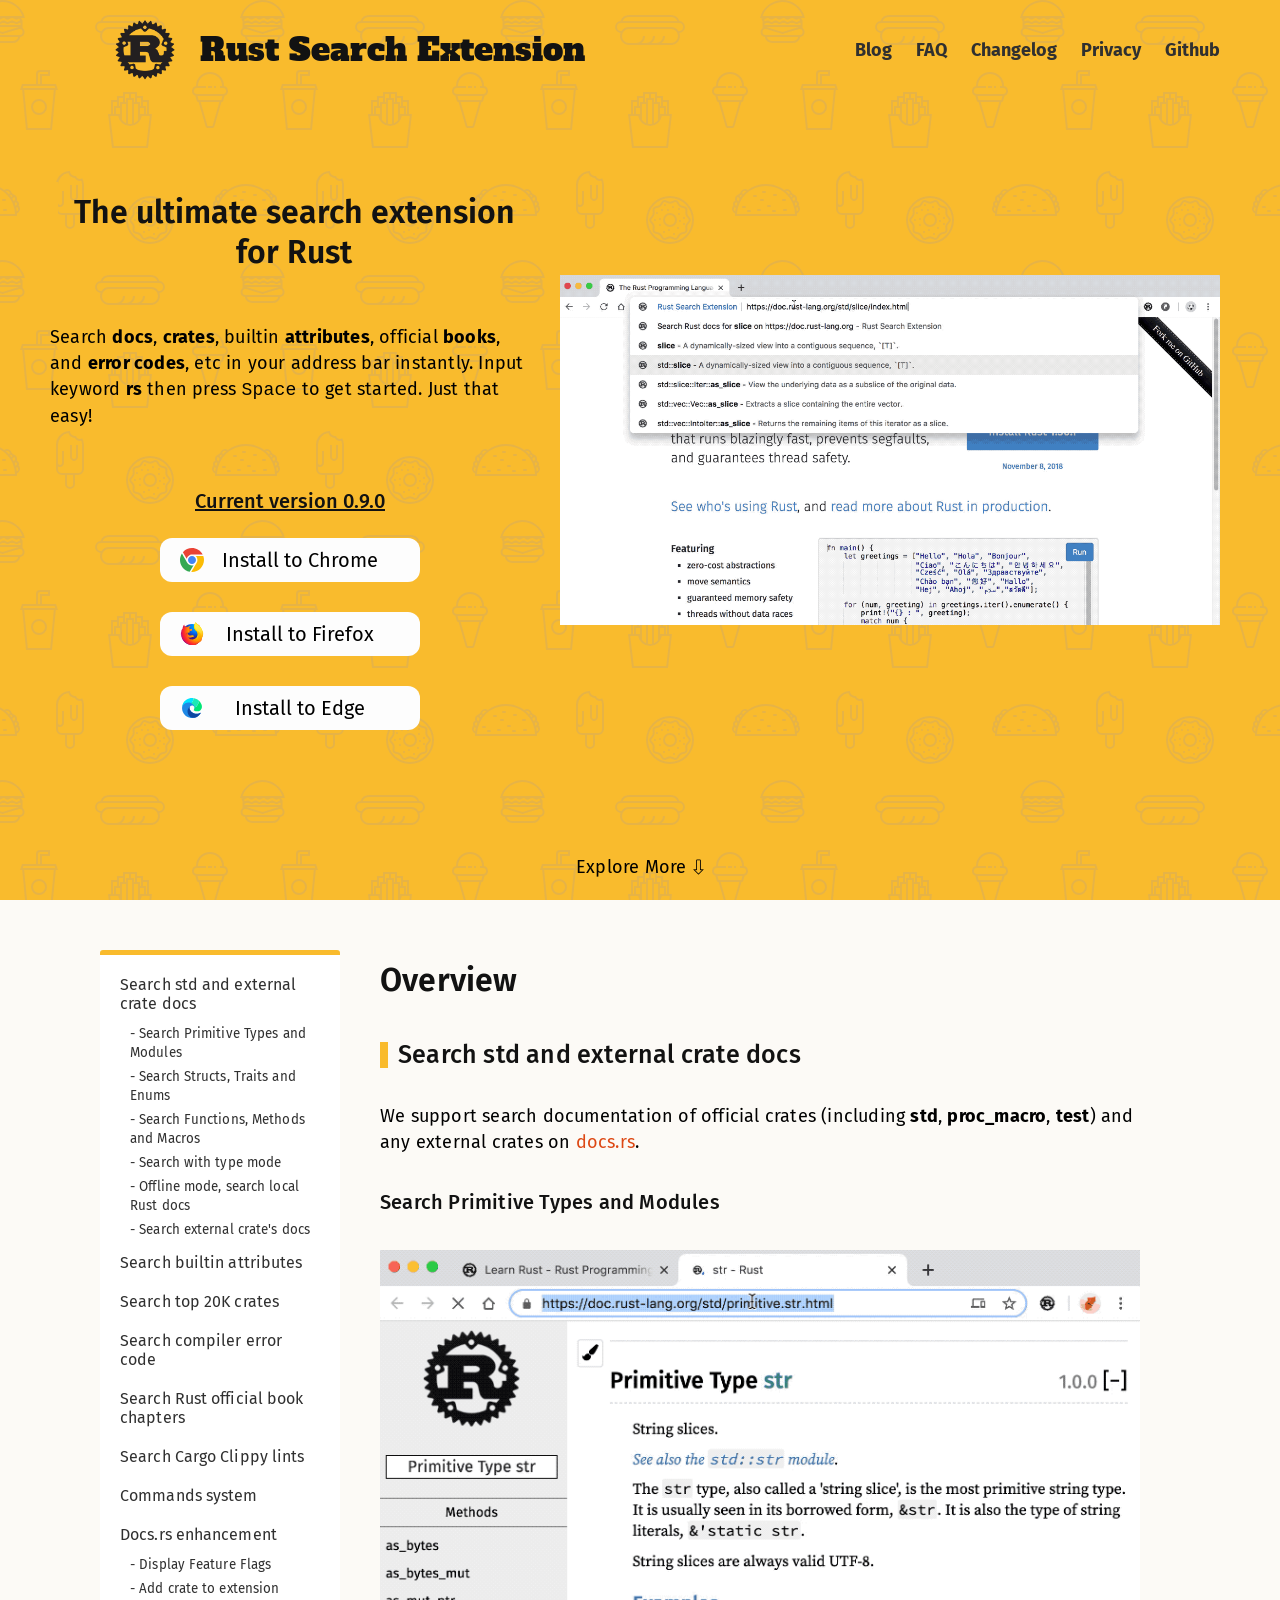
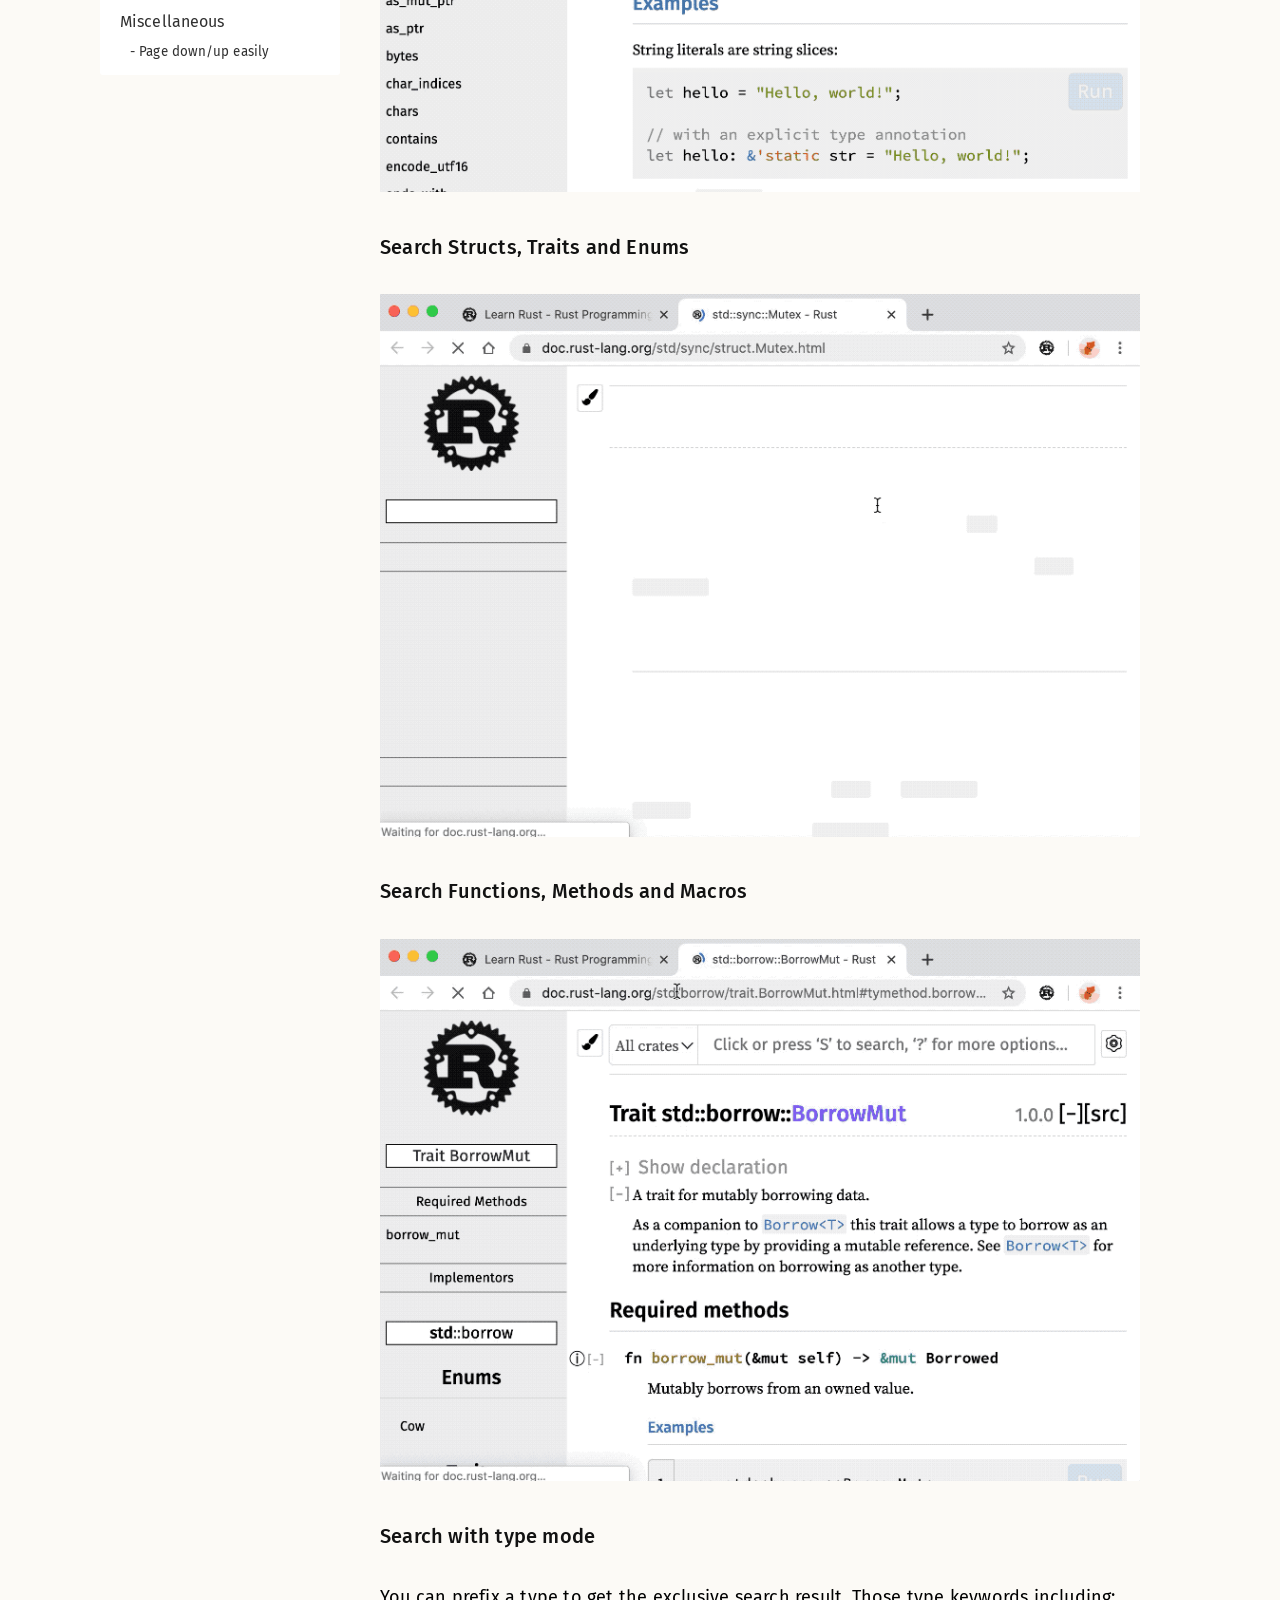
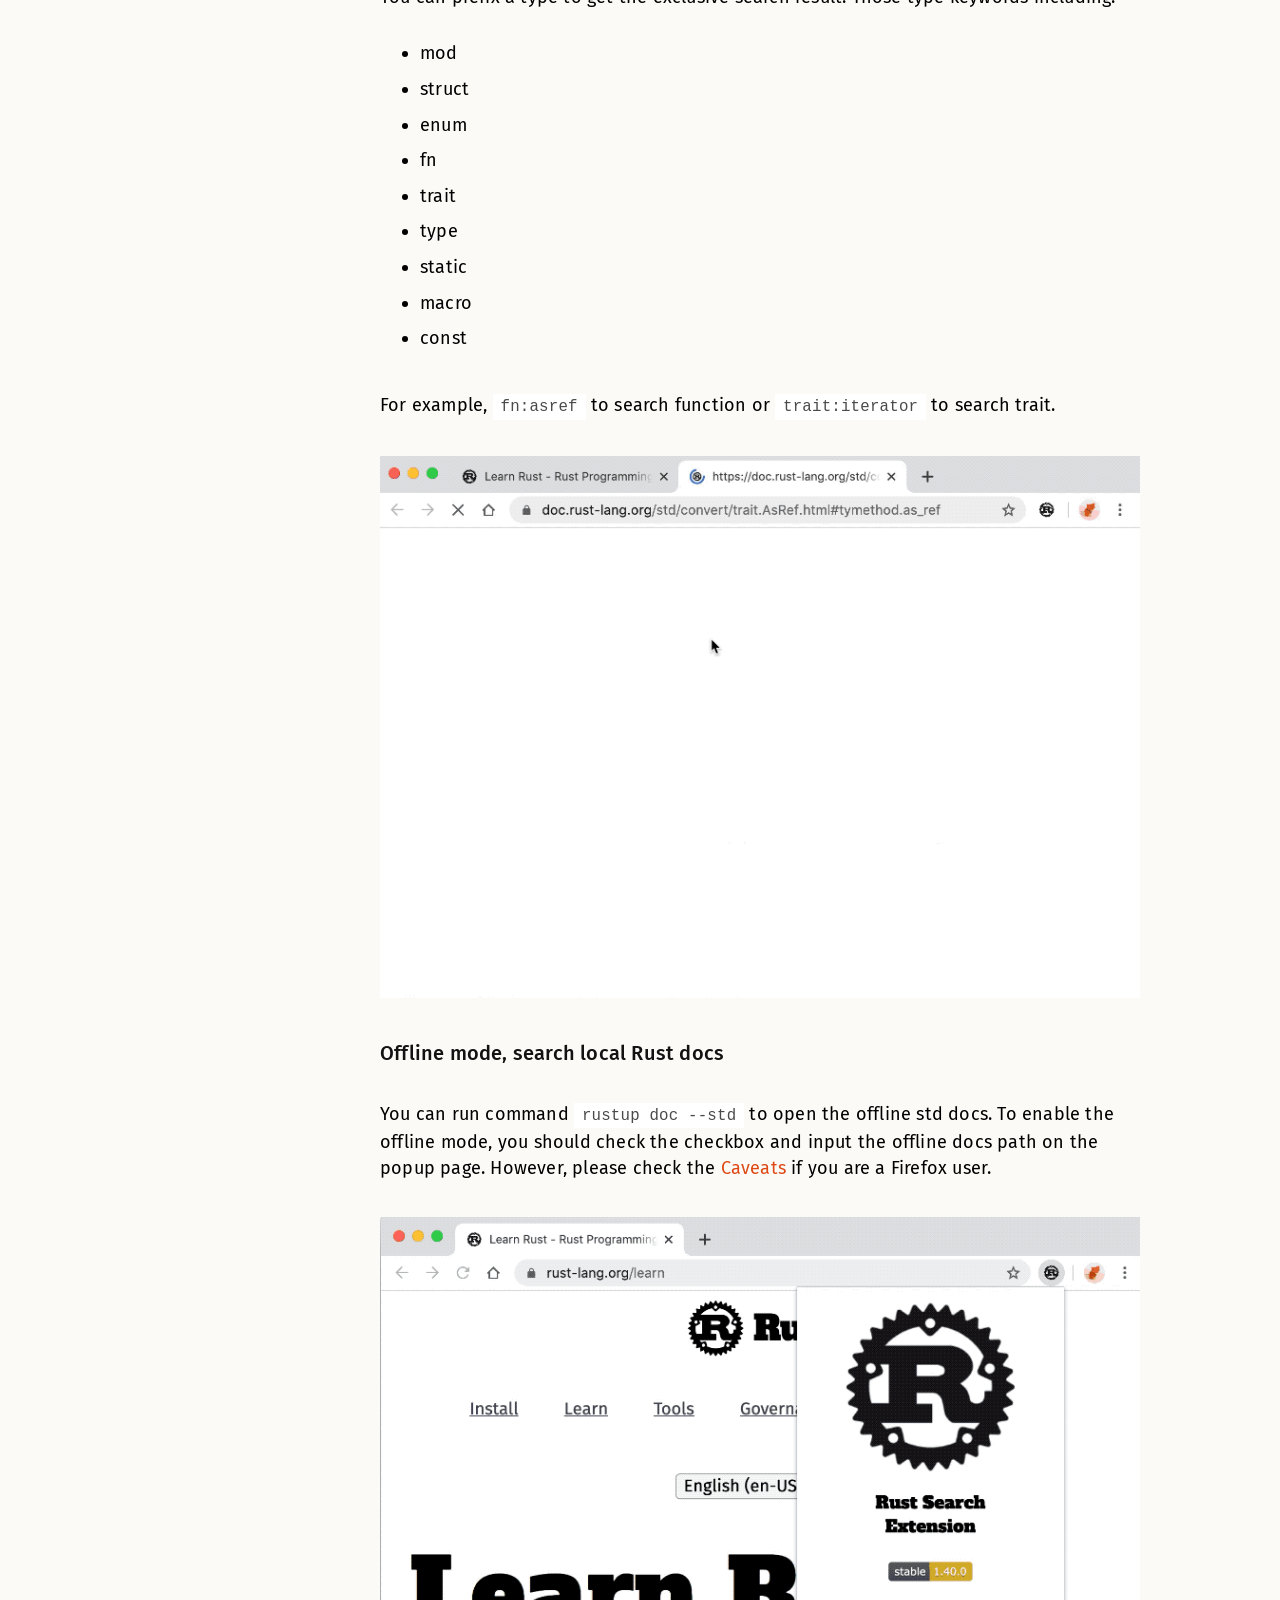
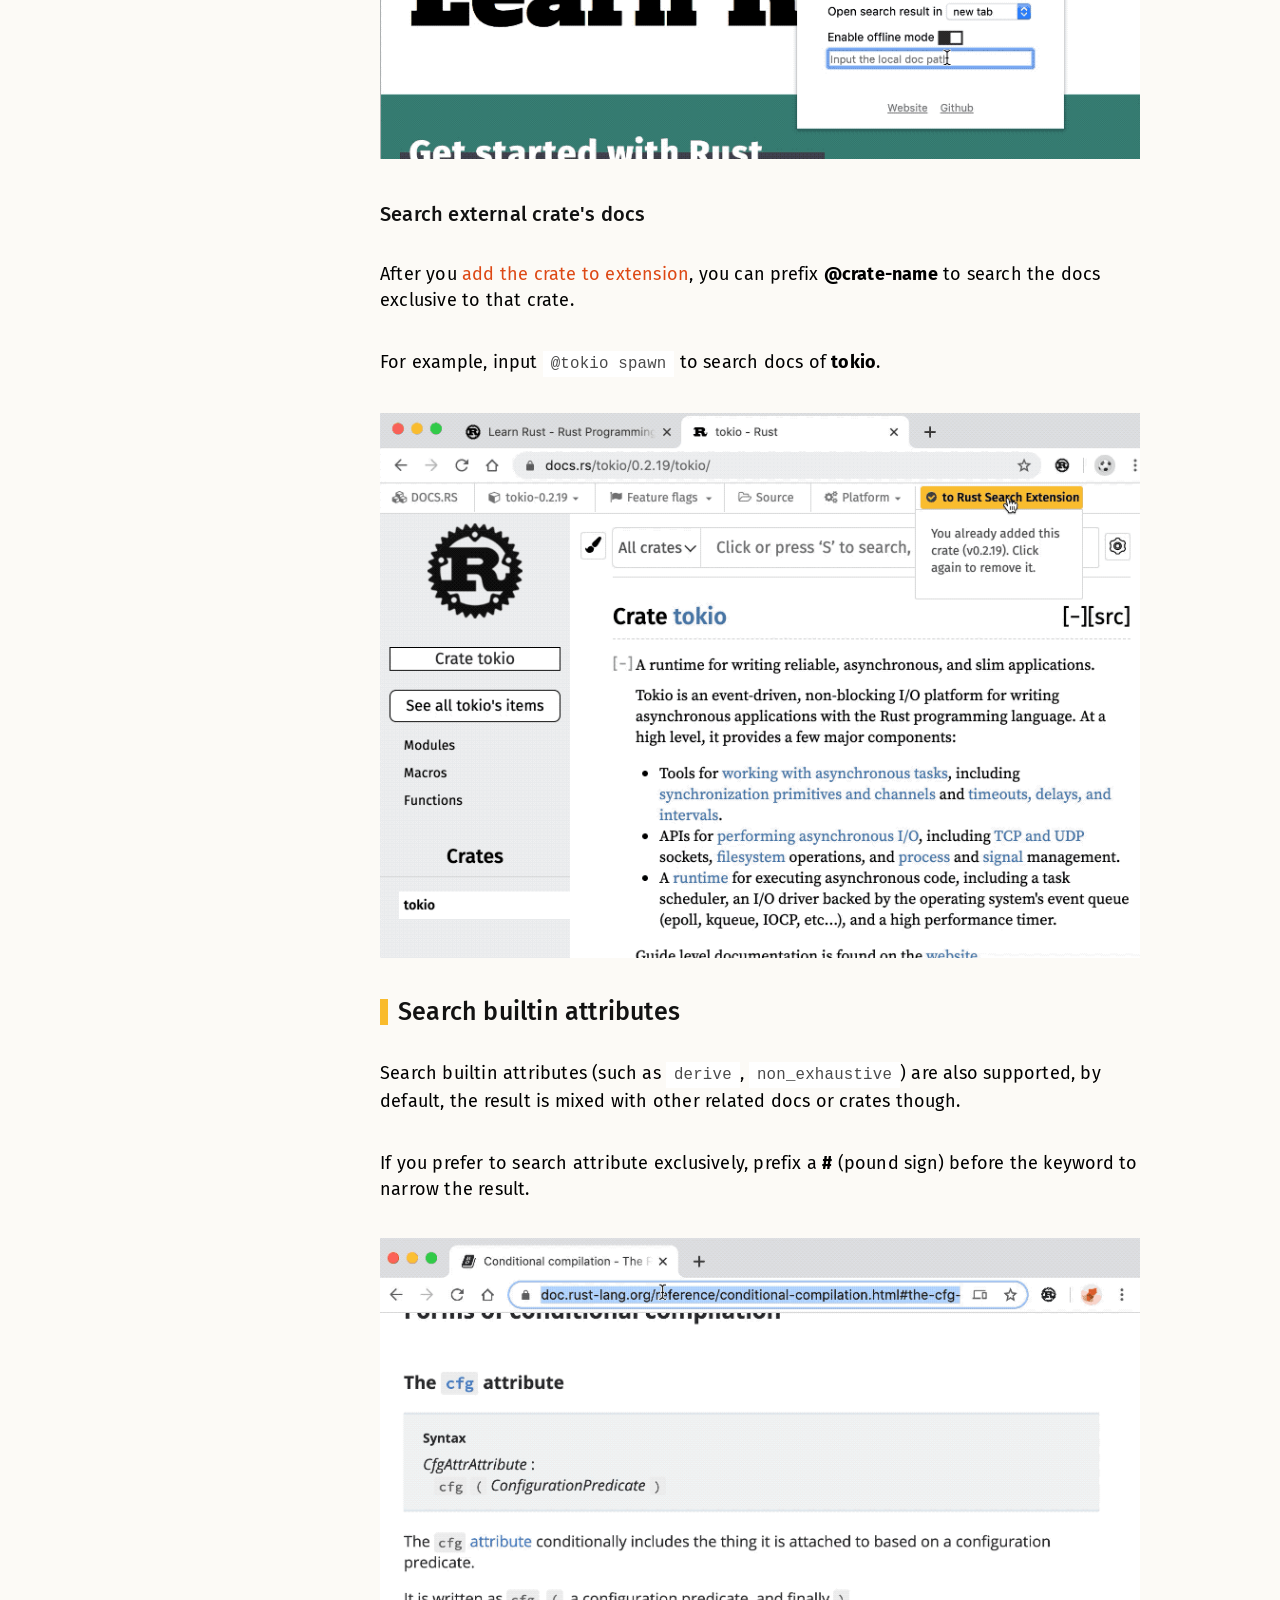
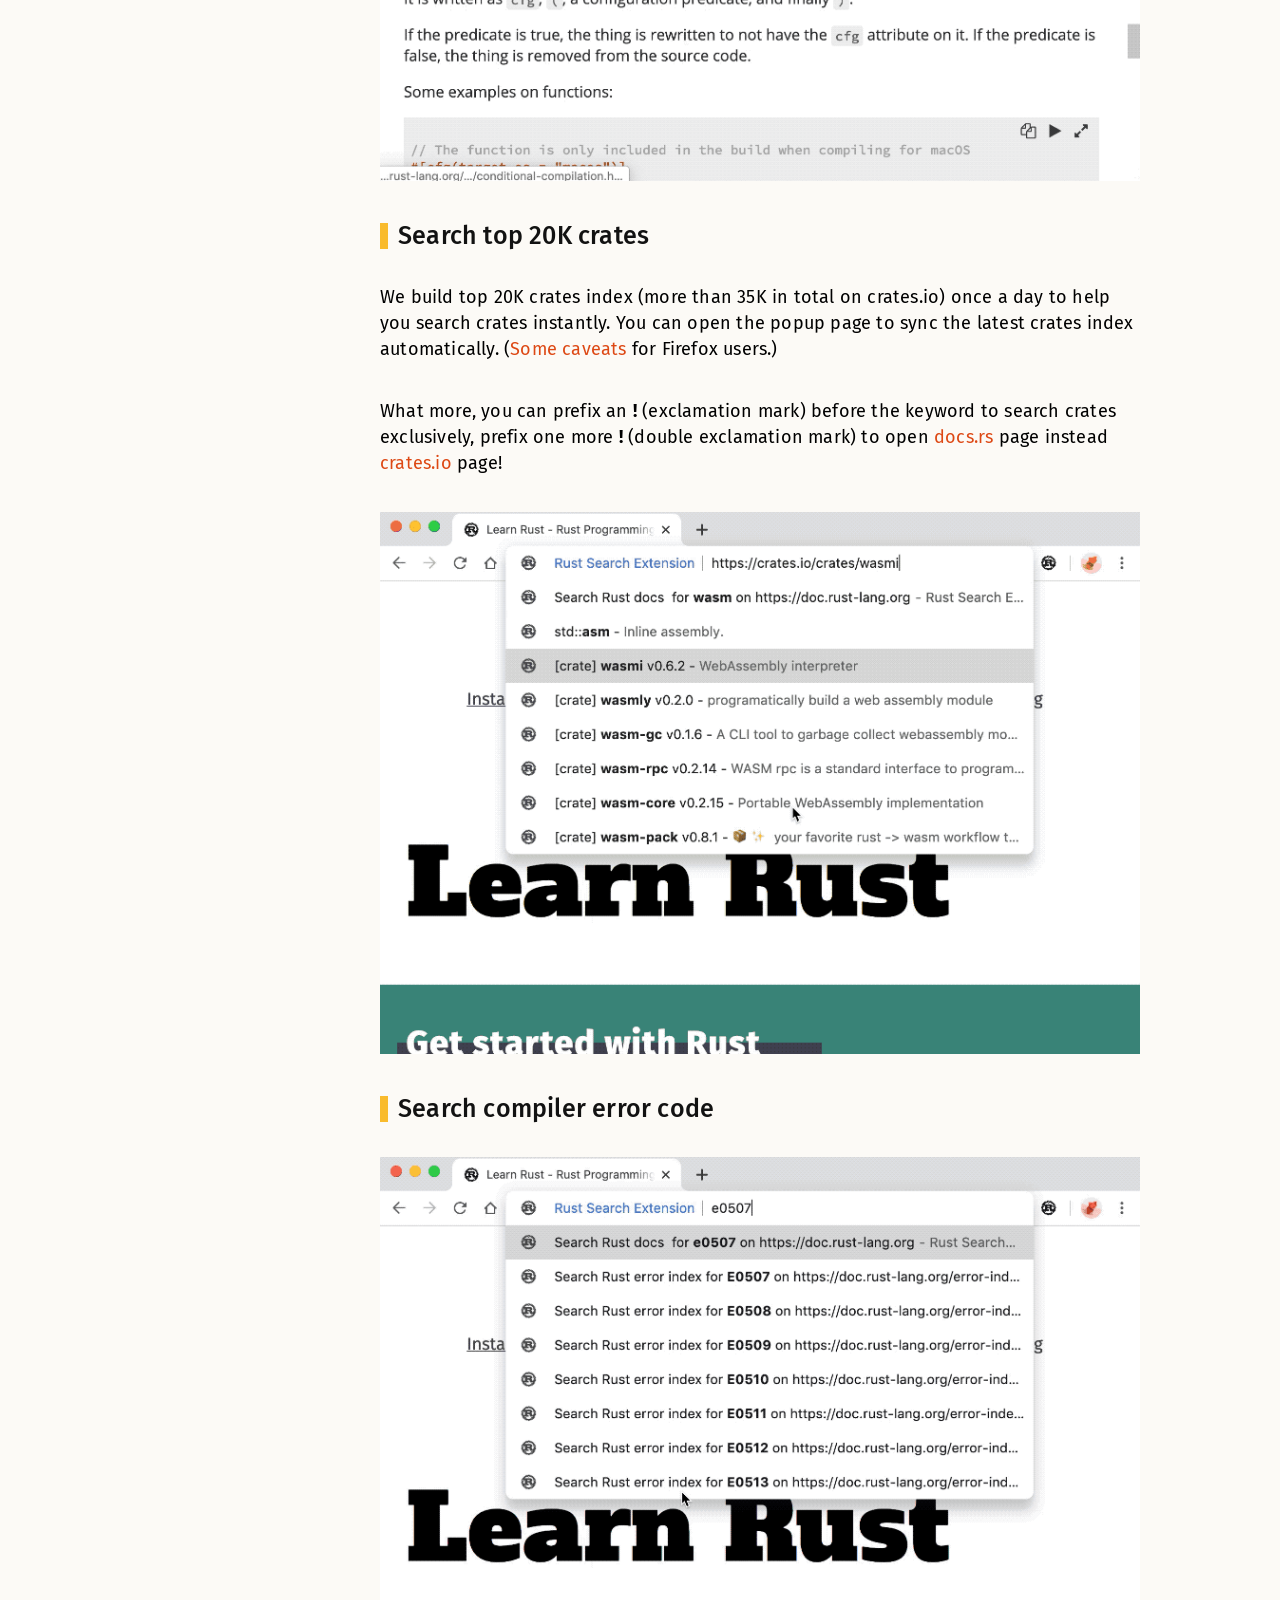
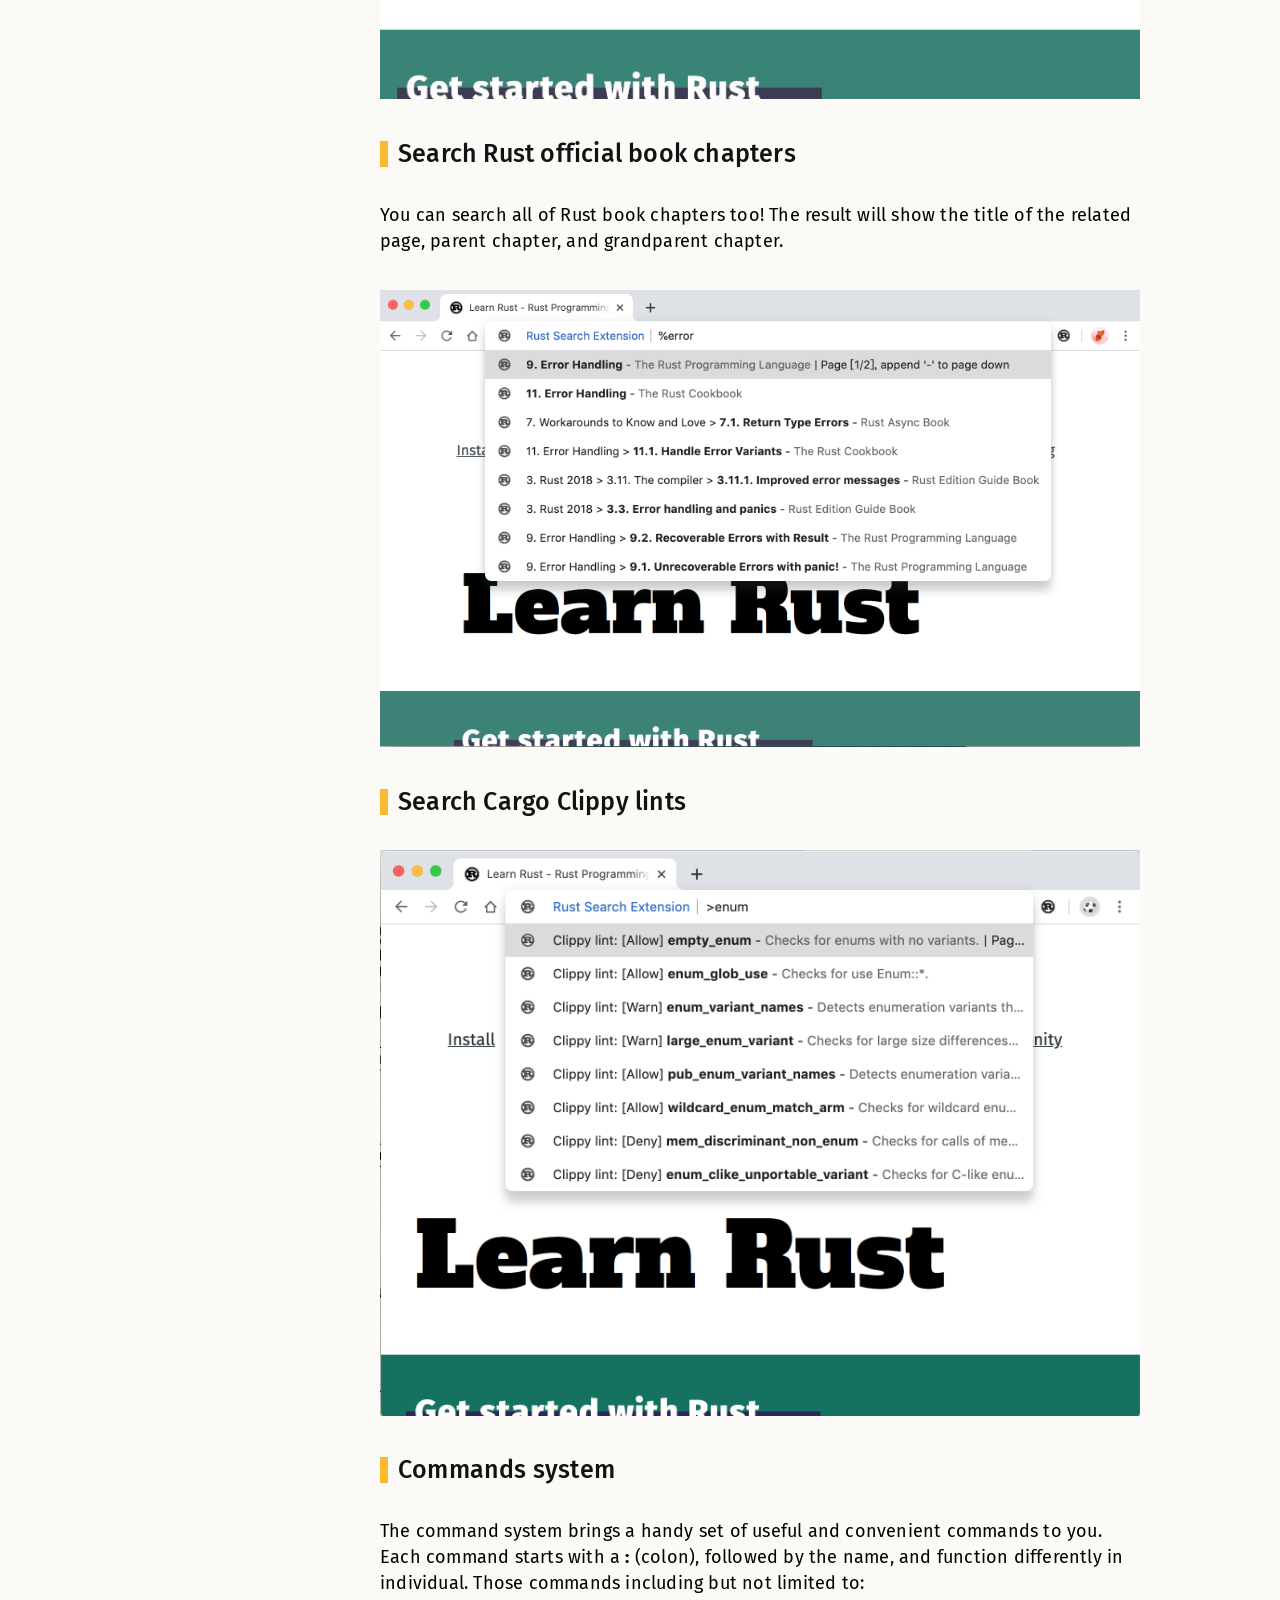
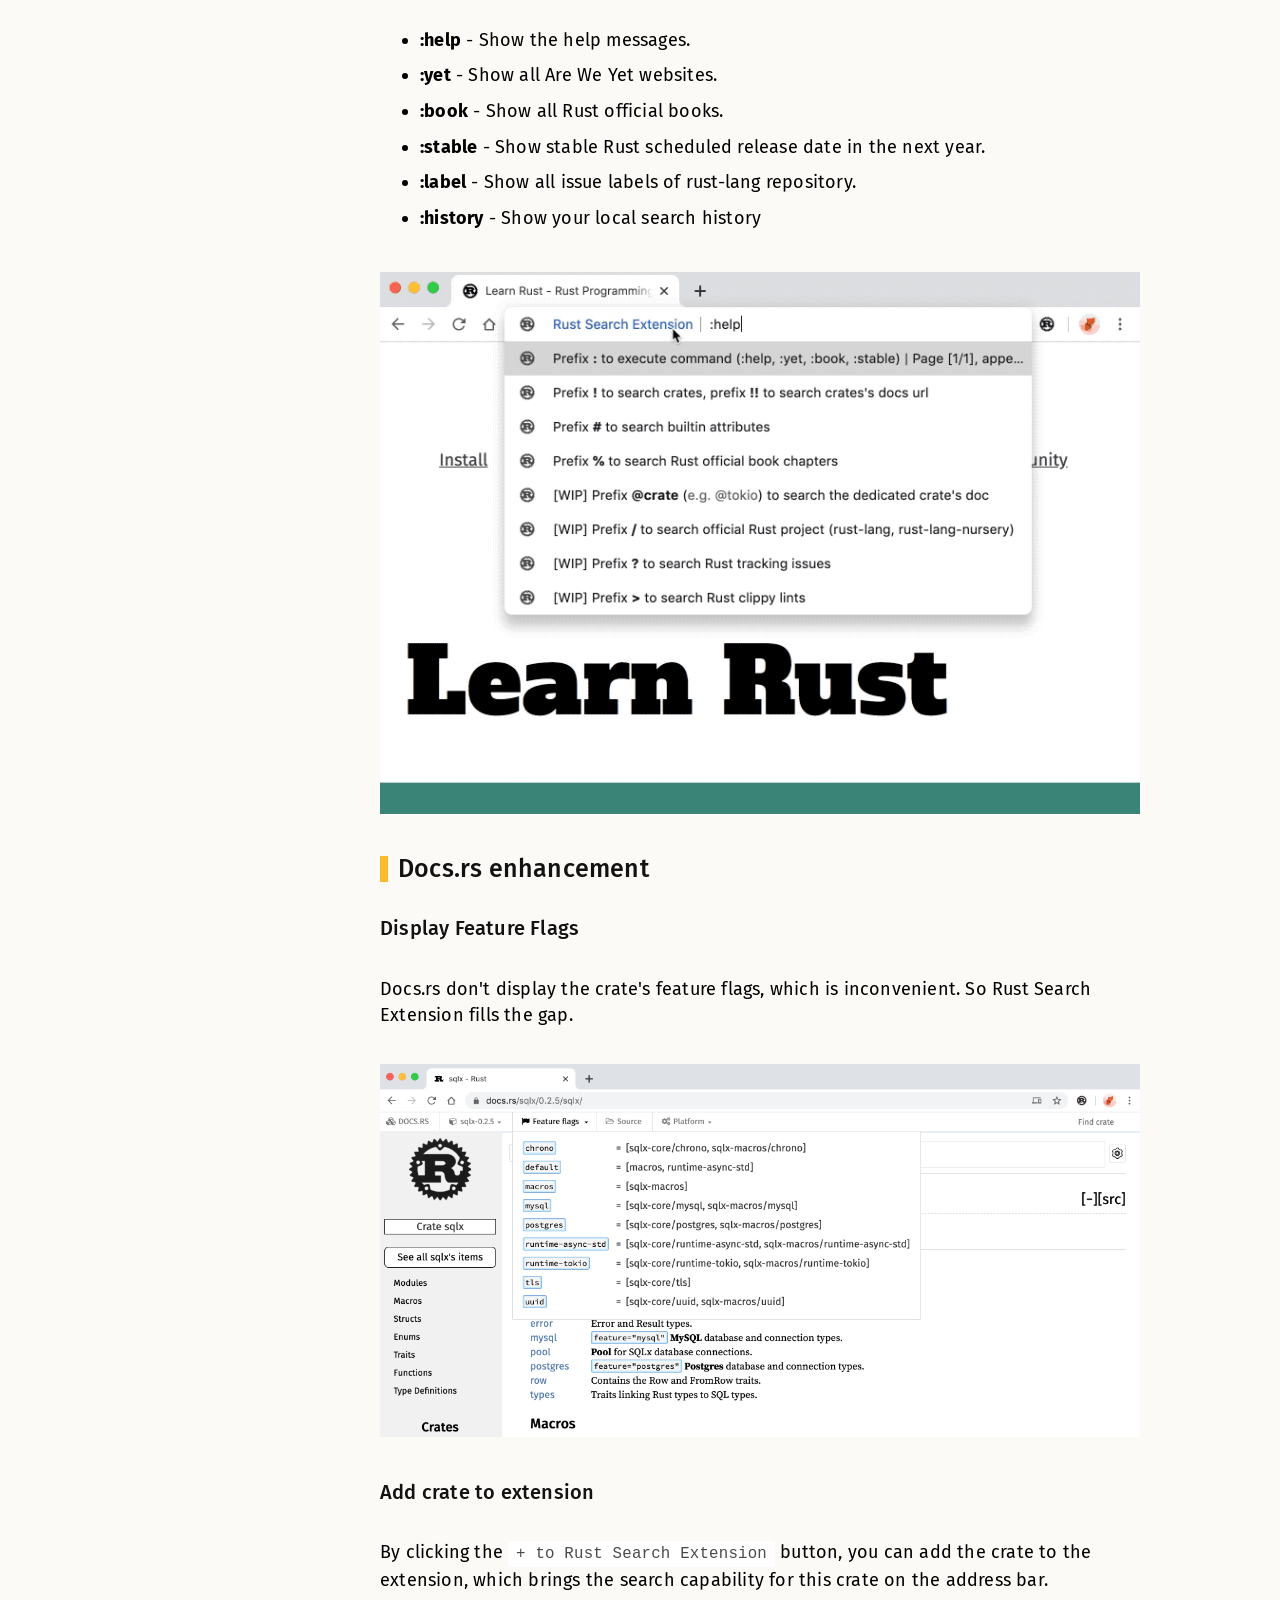
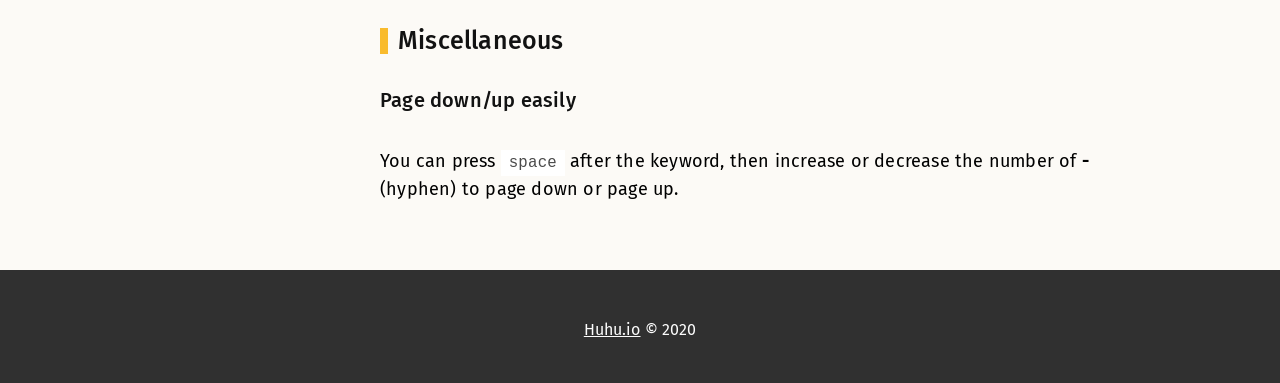
==== index.html @ d98b853d "Upload latest crates index" ====
<!DOCTYPE html>
<html lang="en">
<head>
    <meta charset="UTF-8">
    <title>Rust Search Extension - The ultimate search extension for Rust</title>
    <meta name="viewport" content="width=device-width, initial-scale=1, shrink-to-fit=no">
    <meta name="theme-color" content="#F9BB2D">
    <meta name="description"
          content="Rust Search Extension is a handy browser plugin to help you search Rust docs, crates, builtin attributes, books and error codes, etc instantly.">
    <meta name="keywords"
          content="rust, rust-lang, chrome extension, firefox extension, docs, rust docs, crates, rust attributes, rust books, rust error codes, search">
    <link href="https://fonts.googleapis.com/css?family=Alfa+Slab+One&display=swap" rel="stylesheet">
    <link href="https://fonts.googleapis.com/css?family=Fira+Sans:400,500,600&display=swap" rel="stylesheet">
    <link rel="stylesheet" href="&#x2F;index.css">
</head>
<body>

<header class="pos-absolute" style="background-color: transparent">
    

<a href="&#x2F;">
    <div class="logo">
        <img src="&#x2F;logo.png" alt="rust-search-extension-logo">
        Rust Search Extension
    </div>
</a>

<nav>
    <a class="nav-item subtitle-text" href="https://blog.huhu.io">Blog</a>
    
    <a class="nav-item subtitle-text" href="&#x2F;faq&#x2F;">FAQ</a>
    
    <a class="nav-item subtitle-text" href="&#x2F;changelog&#x2F;">Changelog</a>
    
    <a class="nav-item subtitle-text" href="&#x2F;privacy&#x2F;">Privacy</a>
    
    <a class="nav-item subtitle-text" href="https://github.com/huhu/rust-search-extension">Github</a>
</nav>

</header>
<div class="hero">
    <section style="padding:10px">
        <h1 class="text-center heading-text">
            The ultimate search extension for Rust
        </h1>
        <h3 class="text">
            Search <b>docs</b>, <b>crates</b>, builtin <b>attributes</b>, official <b>books</b>, and
            <b>error codes</b>, etc in your address bar instantly. Input keyword <b>rs</b> then press <code>Space</code>
            to get started. Just that easy!
        </h3>
        <div style="margin-top: 50px; display: flex; flex-direction: column; align-items: center">
            <a class="subtitle-text" style="text-decoration: underline; margin: 10px"
               href="https://github.com/huhu/rust-search-extension/releases">
                Current version 0.9.0
            </a>
            <a class="btn-download chrome"
               href="https://chrome.google.com/webstore/detail/rust-search-extension/ennpfpdlaclocpomkiablnmbppdnlhoh"
               target="_blank">
                Install to Chrome
            </a>
            <a class="btn-download firefox"
               href="https://addons.mozilla.org/firefox/addon/rust-search-extension/"
               target="_blank">
                Install to Firefox
            </a>
            <a class="btn-download edge"
               href="https://microsoftedge.microsoft.com/addons/detail/olemfibpaicdoooacpfffccidjjagmoe"
               target="_blank">
                Install to Edge
            </a>
        </div>
    </section>
    <img class="demonstration-gif" src="&#x2F;demonstration.gif" alt="demonstration-gif">

    <div class="explore-more text"
         onclick="document.getElementById('features').scrollIntoView({behavior: 'smooth'})">
        Explore More ⇩
    </div>
</div>


<main>
    
    <div class="toc">
        <div class="toc-sticky">
        
            
        
        
            
            <div class="toc-item">
                <a class="subtext" href="/#search-std-and-external-crate-docs">Search std and external crate docs</a>
            </div>
                
                
                <div class="toc-item-child">
                    <a class="subtext" href="/#search-primitive-types-and-modules"><small>- Search Primitive Types and Modules</small></a>
                </div>
                
                <div class="toc-item-child">
                    <a class="subtext" href="/#search-structs-traits-and-enums"><small>- Search Structs, Traits and Enums</small></a>
                </div>
                
                <div class="toc-item-child">
                    <a class="subtext" href="/#search-functions-methods-and-macros"><small>- Search Functions, Methods and Macros</small></a>
                </div>
                
                <div class="toc-item-child">
                    <a class="subtext" href="/#search-with-type-mode"><small>- Search with type mode</small></a>
                </div>
                
                <div class="toc-item-child">
                    <a class="subtext" href="/#offline-mode-search-local-rust-docs"><small>- Offline mode, search local Rust docs</small></a>
                </div>
                
                <div class="toc-item-child">
                    <a class="subtext" href="/#search-external-crate-s-docs"><small>- Search external crate&#x27;s docs</small></a>
                </div>
                
            
        
            <div class="toc-item">
                <a class="subtext" href="/#search-builtin-attributes">Search builtin attributes</a>
            </div>
                
        
            <div class="toc-item">
                <a class="subtext" href="/#search-top-20k-crates">Search top 20K crates</a>
            </div>
                
        
            <div class="toc-item">
                <a class="subtext" href="/#search-compiler-error-code">Search compiler error code</a>
            </div>
                
        
            <div class="toc-item">
                <a class="subtext" href="/#search-rust-official-book-chapters">Search Rust official book chapters</a>
            </div>
                
        
            <div class="toc-item">
                <a class="subtext" href="/#search-cargo-clippy-lints">Search Cargo Clippy lints</a>
            </div>
                
        
            <div class="toc-item">
                <a class="subtext" href="/#commands-system">Commands system</a>
            </div>
                
        
            <div class="toc-item">
                <a class="subtext" href="/#docs-rs-enhancement">Docs.rs enhancement</a>
            </div>
                
                
                <div class="toc-item-child">
                    <a class="subtext" href="/#display-feature-flags"><small>- Display Feature Flags</small></a>
                </div>
                
                <div class="toc-item-child">
                    <a class="subtext" href="/#add-crate-to-extension"><small>- Add crate to extension</small></a>
                </div>
                
            
        
            <div class="toc-item">
                <a class="subtext" href="/#miscellaneous">Miscellaneous</a>
            </div>
                
                
                <div class="toc-item-child">
                    <a class="subtext" href="/#page-down-up-easily"><small>- Page down&#x2F;up easily</small></a>
                </div>
                
            
        
        
        </div>
    </div>
    

    <div class="content text">
        
        <div id="features" class="heading-text">Overview</div>
        <h1 id="search-std-and-external-crate-docs">Search std and external crate docs</h1>
<p>We support search documentation of official crates (including <strong>std</strong>, <strong>proc_macro</strong>, <strong>test</strong>) 
and any external crates on <a href="https://docs.rs">docs.rs</a>.</p>
<h2 id="search-primitive-types-and-modules">Search Primitive Types and Modules</h2>
<p><img src="/primary-module.gif" alt="GIF" /></p>
<h2 id="search-structs-traits-and-enums">Search Structs, Traits and Enums</h2>
<p><img src="/struct-traits.gif" alt="GIF" /></p>
<h2 id="search-functions-methods-and-macros">Search Functions, Methods and Macros</h2>
<p><img src="/function-macros.gif" alt="GIF" /></p>
<h2 id="search-with-type-mode">Search with type mode</h2>
<p>You can prefix a type to get the exclusive search result. Those type keywords including:</p>
<ul>
<li>mod</li>
<li>struct</li>
<li>enum</li>
<li>fn</li>
<li>trait</li>
<li>type</li>
<li>static</li>
<li>macro</li>
<li>const</li>
</ul>
<p>For example, <code>fn:asref</code> to search function or <code>trait:iterator</code> to search trait.</p>
<p><img src="/type-mode.gif" alt="GIF" /></p>
<h2 id="offline-mode-search-local-rust-docs">Offline mode, search local Rust docs</h2>
<p>You can run command <code>rustup doc --std</code> to open the offline std docs. 
To enable the offline mode, you should check the checkbox and input the offline docs path on the popup page. 
However, please check the <a href="/faq/#caveats">Caveats</a> if you are a Firefox user.</p>
<p><img src="/offline-mode.gif" alt="GIF" /></p>
<h2 id="search-external-crate-s-docs">Search external crate's docs</h2>
<p>After you <a href="/#add-crate-to-extension">add the crate to extension</a>, you can prefix <strong>@crate-name</strong> to search the docs 
exclusive to that crate.</p>
<p>For example, input <code>@tokio spawn</code> to search docs of <strong>tokio</strong>.</p>
<p><img src="/search-crate-docs.gif" alt="GIF" /></p>
<h1 id="search-builtin-attributes">Search builtin attributes</h1>
<p>Search builtin attributes (such as <code>derive</code>, <code>non_exhaustive</code>) are also supported, 
by default, the result is mixed with other related docs or crates though. </p>
<p>If you prefer to search attribute exclusively, prefix a <strong>#</strong> (pound sign) before the keyword to narrow the result.</p>
<p><img src="/search-attributes.gif" alt="GIF" /></p>
<h1 id="search-top-20k-crates">Search top 20K crates</h1>
<p>We build top 20K crates index (more than 35K in total on crates.io) once a day to help you search crates instantly. 
You can open the popup page to sync the latest crates index automatically. (<a href="/faq/#caveats">Some caveats</a> 
for Firefox users.)</p>
<p>What more, you can prefix an <strong>!</strong> (exclamation mark) before the keyword to search crates exclusively, 
prefix one more <strong>!</strong> (double exclamation mark) to open <a href="https://docs.rs">docs.rs</a> page instead <a href="https://crates.io">crates.io</a> page!</p>
<p><img src="/search-crates.gif" alt="GIF" /></p>
<h1 id="search-compiler-error-code">Search compiler error code</h1>
<p><img src="/error-index.gif" alt="GIF" /></p>
<h1 id="search-rust-official-book-chapters">Search Rust official book chapters</h1>
<p>You can search all of Rust book chapters too! The result will show the title of the related page, 
parent chapter, and grandparent chapter.</p>
<p><img src="/search-book.png" alt="IMG" /></p>
<h1 id="search-cargo-clippy-lints">Search Cargo Clippy lints</h1>
<p><img src="/search-clippy-lints.png" alt="GIF" /></p>
<h1 id="commands-system">Commands system</h1>
<p>The command system brings a handy set of useful and convenient commands to you. 
Each command starts with a <strong>:</strong> (colon), followed by the name, and function differently in individual.
Those commands including but not limited to:</p>
<ul>
<li><strong>:help</strong> - Show the help messages. </li>
<li><strong>:yet</strong> - Show all Are We Yet websites. </li>
<li><strong>:book</strong> - Show all Rust official books. </li>
<li><strong>:stable</strong> - Show stable Rust scheduled release date in the next year. </li>
<li><strong>:label</strong> - Show all issue labels of rust-lang repository. </li>
<li><strong>:history</strong> - Show your local search history</li>
</ul>
<p><img src="/command-system.gif" alt="IMG" /></p>
<h1 id="docs-rs-enhancement">Docs.rs enhancement</h1>
<h2 id="display-feature-flags">Display Feature Flags</h2>
<p>Docs.rs don't display the crate's feature flags, which is inconvenient. So Rust Search Extension fills the gap.</p>
<p><img src="/feature-flags.png" alt="IMG" /></p>
<h2 id="add-crate-to-extension">Add crate to extension</h2>
<p>By clicking the <code>+ to Rust Search Extension</code> button, you can add the crate to the extension, which brings the 
search capability for this crate on the address bar.</p>
<h1 id="miscellaneous">Miscellaneous</h1>
<h2 id="page-down-up-easily">Page down/up easily</h2>
<p>You can press <code>space</code> after the keyword, then increase or decrease the number of <strong>-</strong> (hyphen) to page down or page up.</p>

        
    </div>

</main>

<footer>
    <small class="subtext">
        <a href="https://huhu.io">Huhu.io</a> © 2020
    </small>
</footer>
</body>
</html>
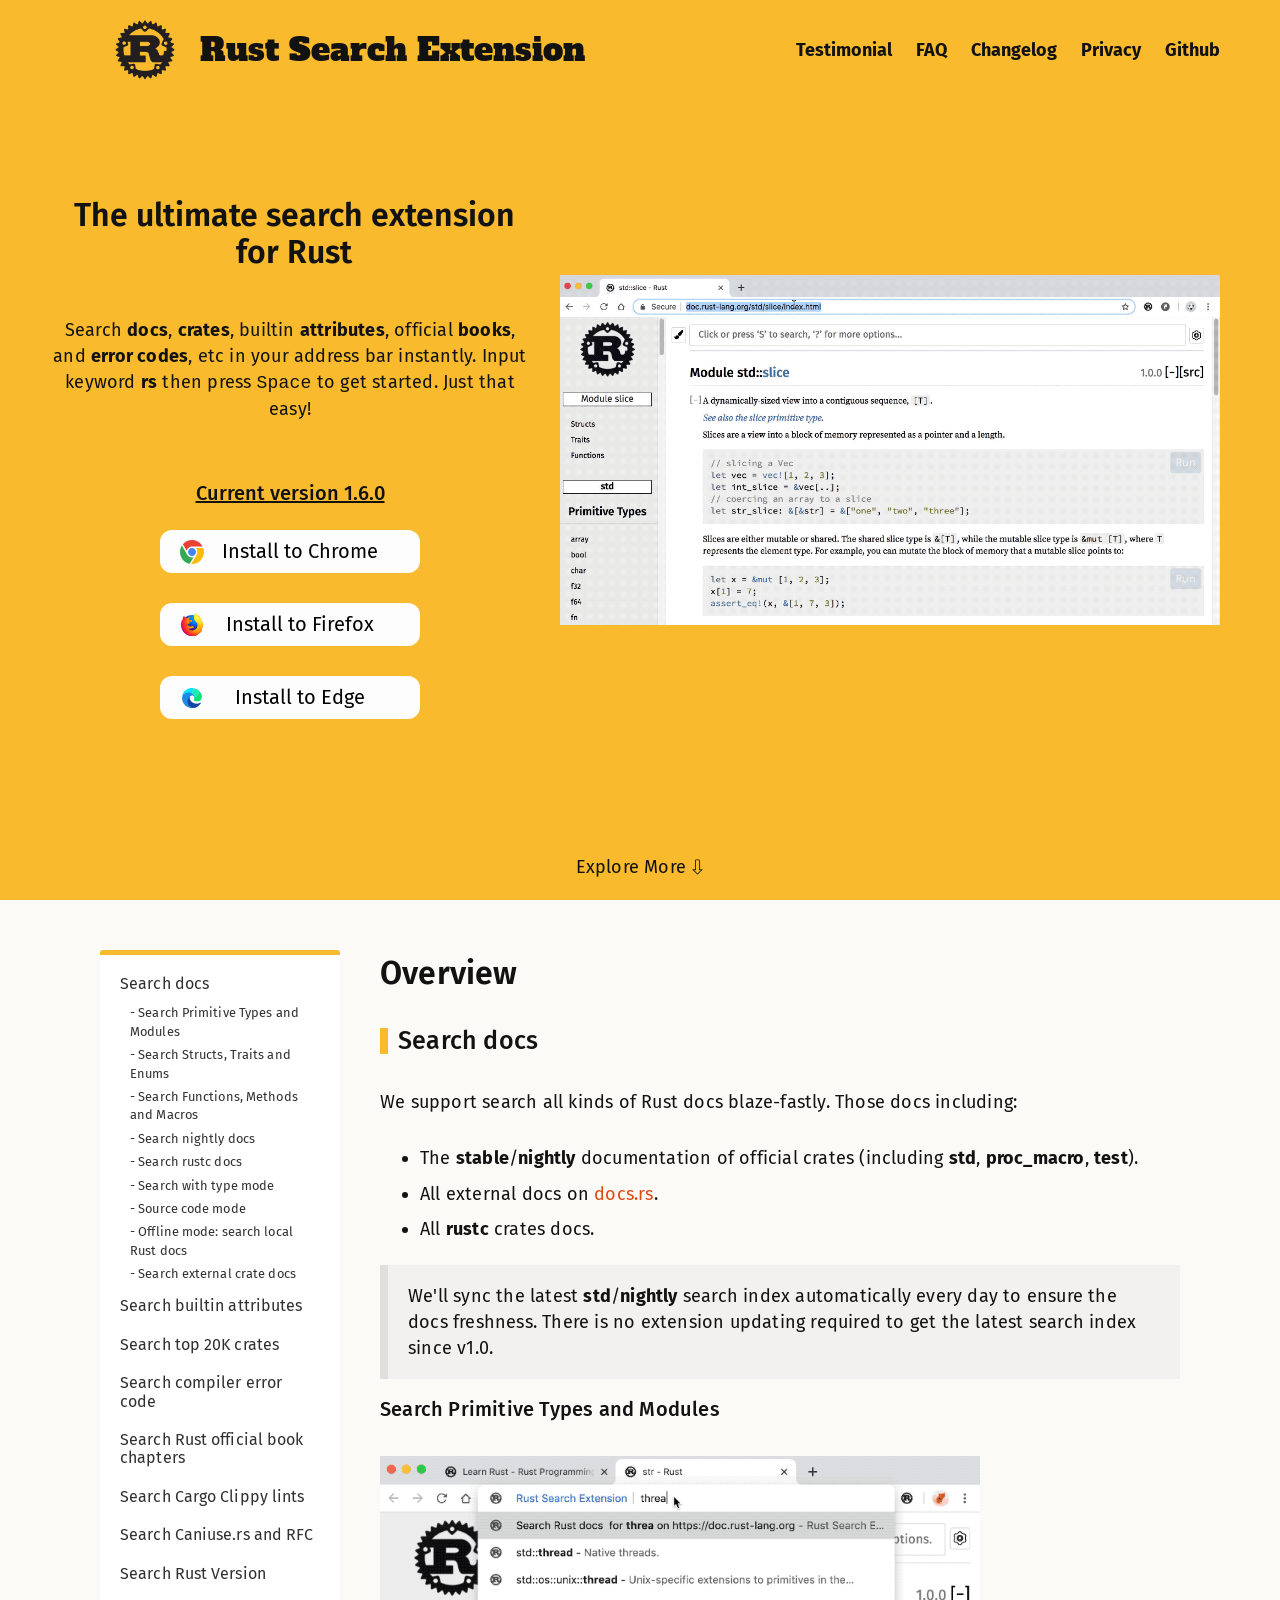
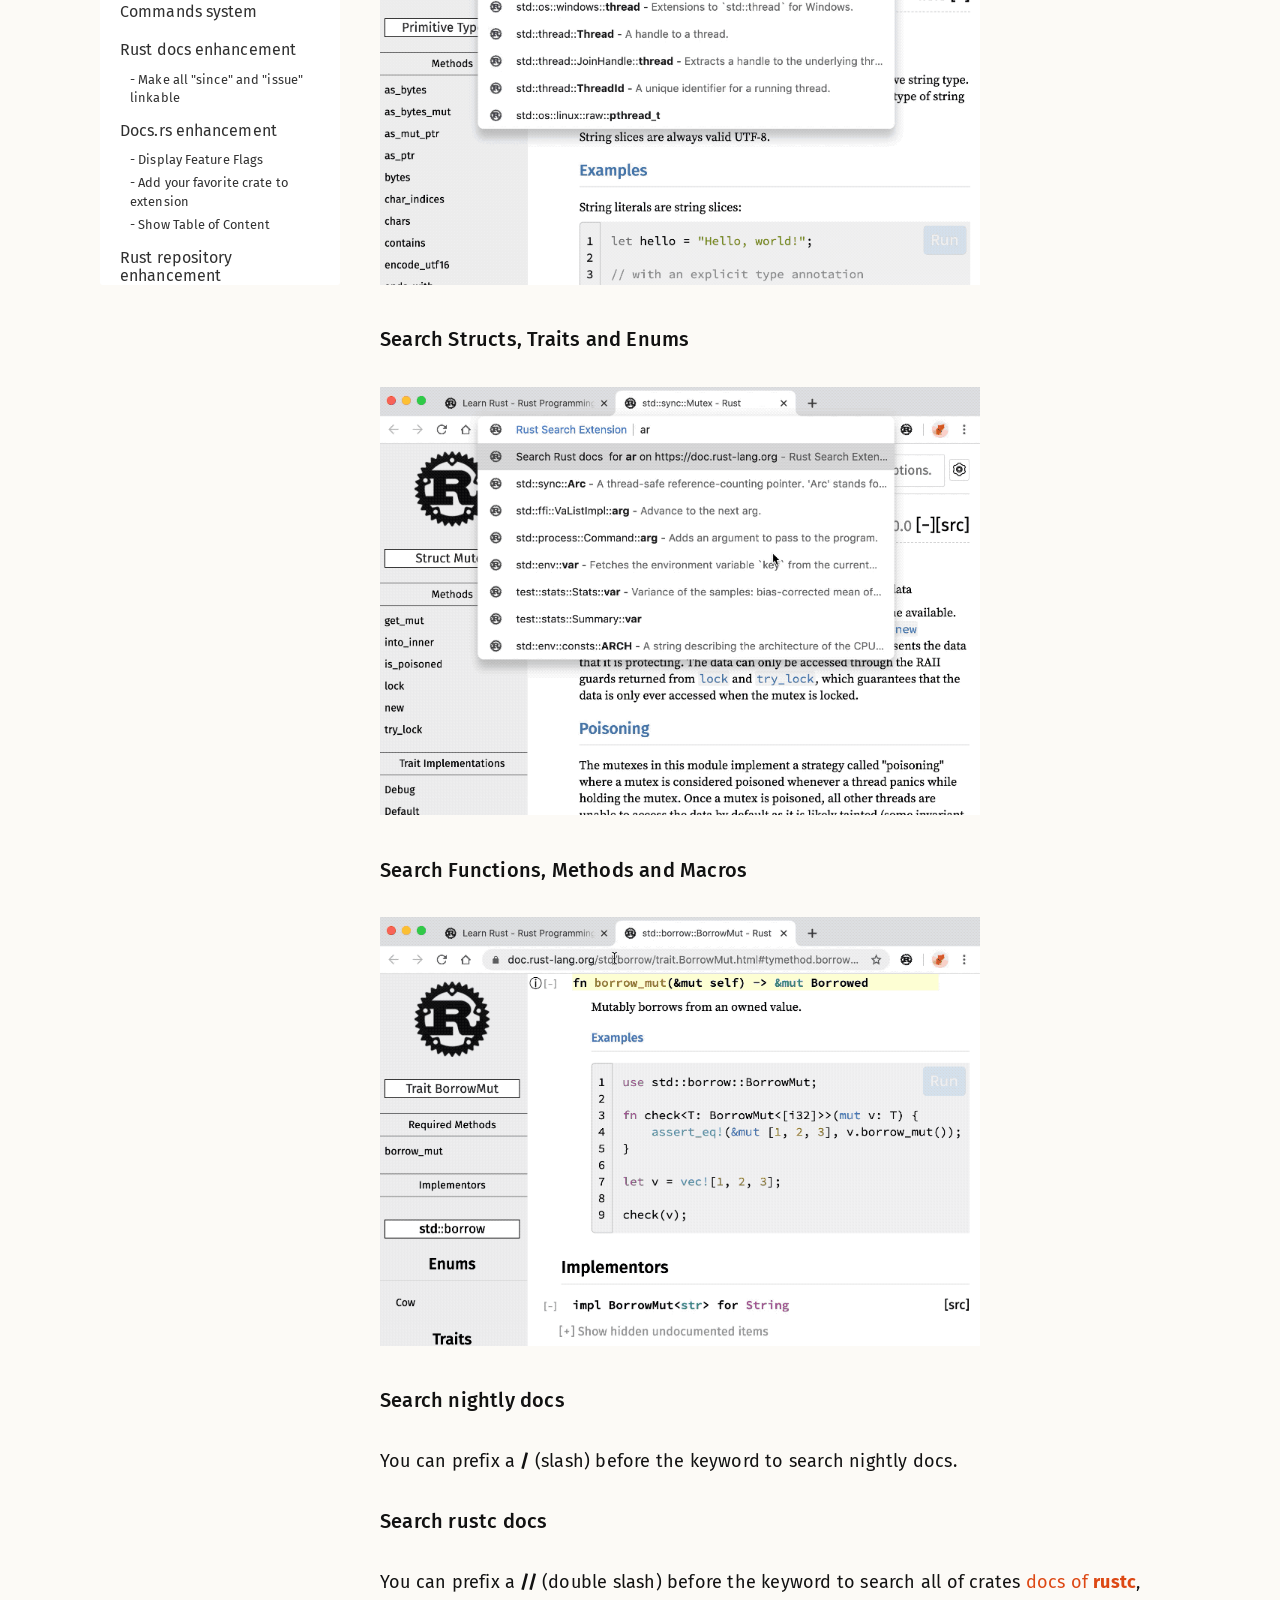
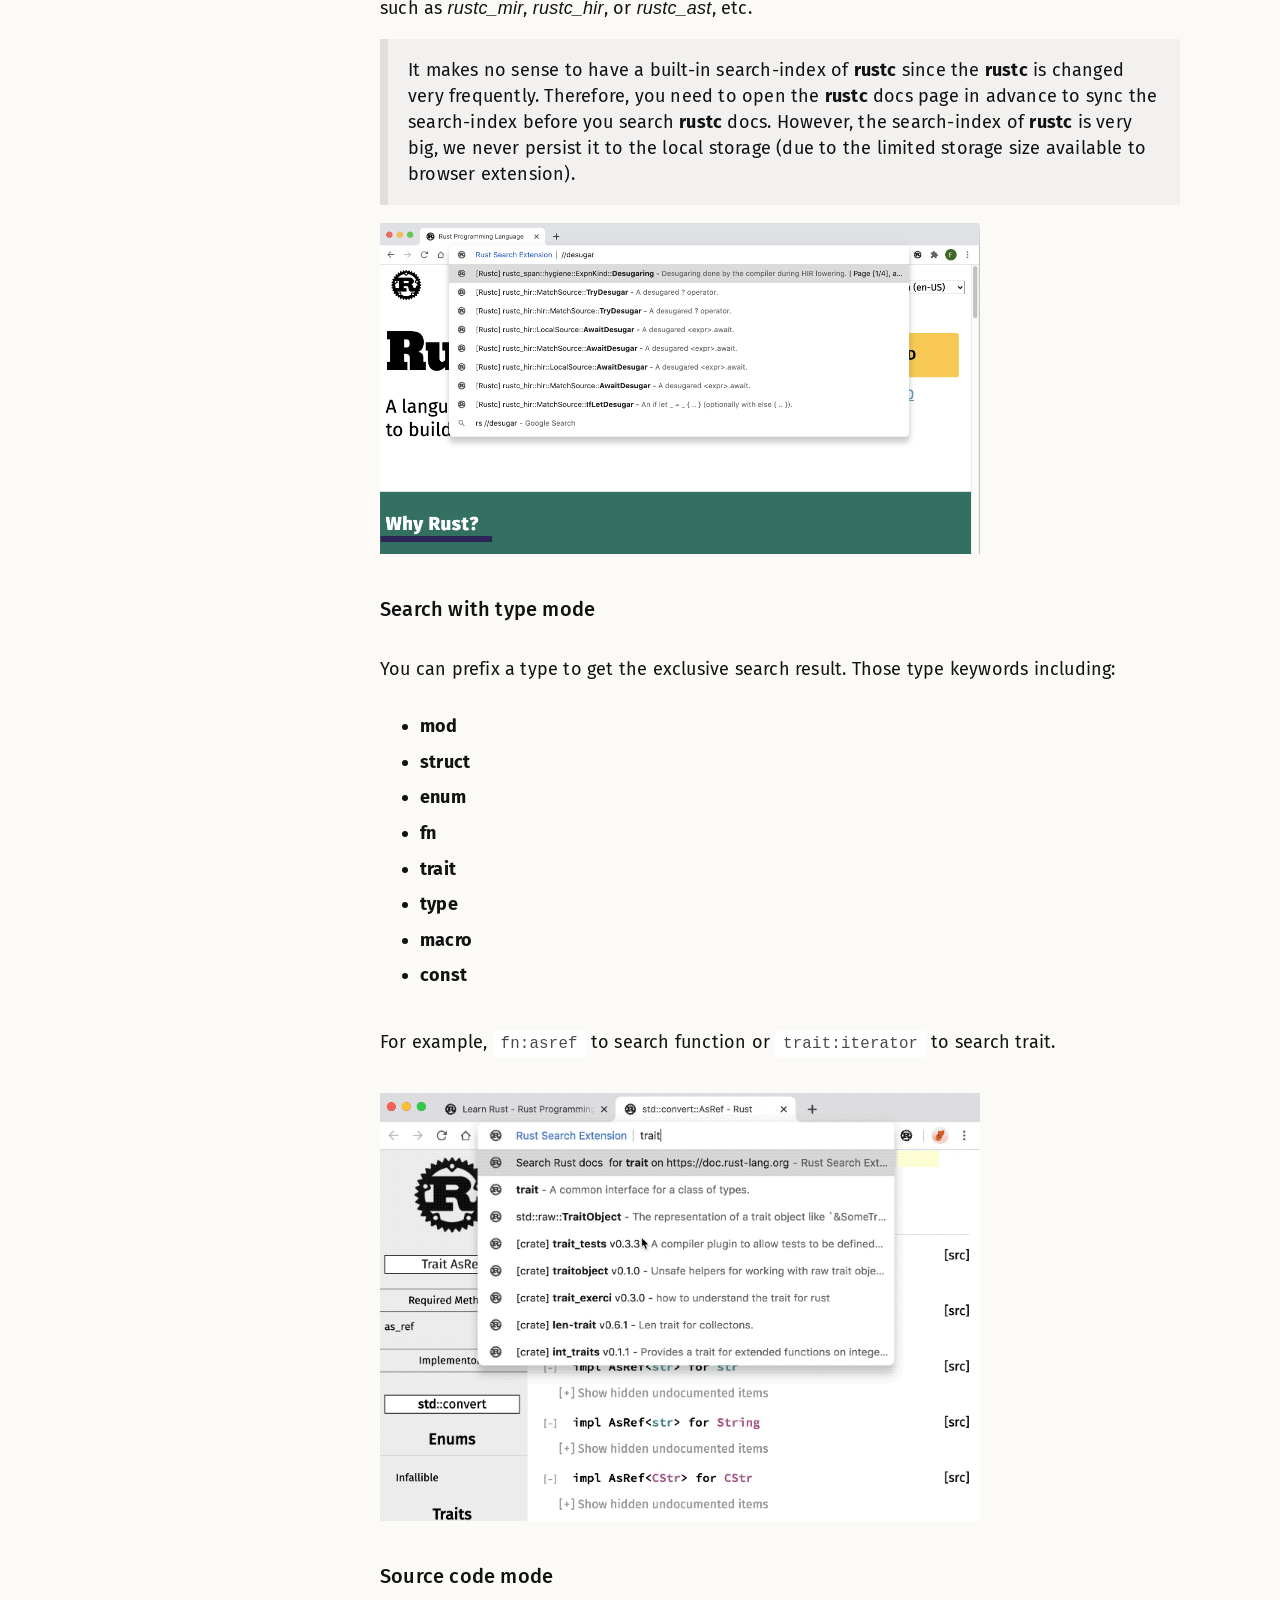
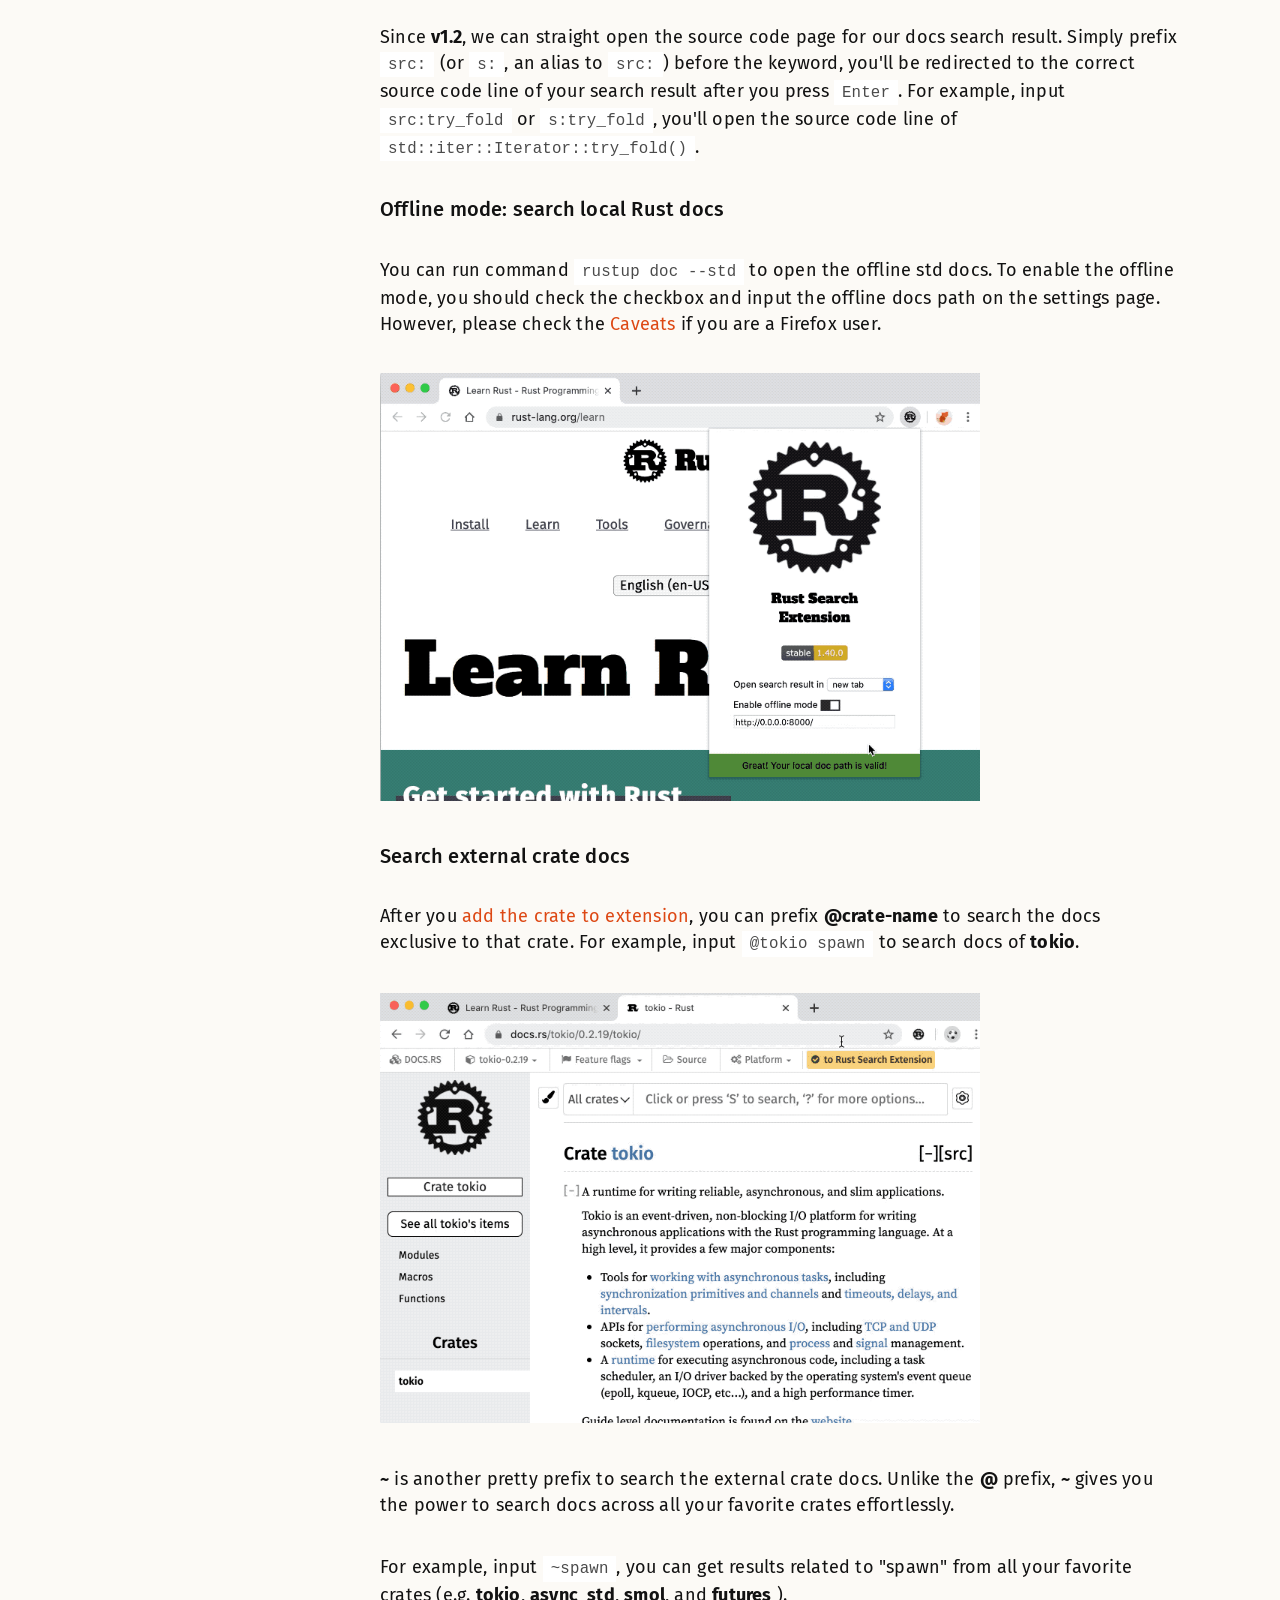
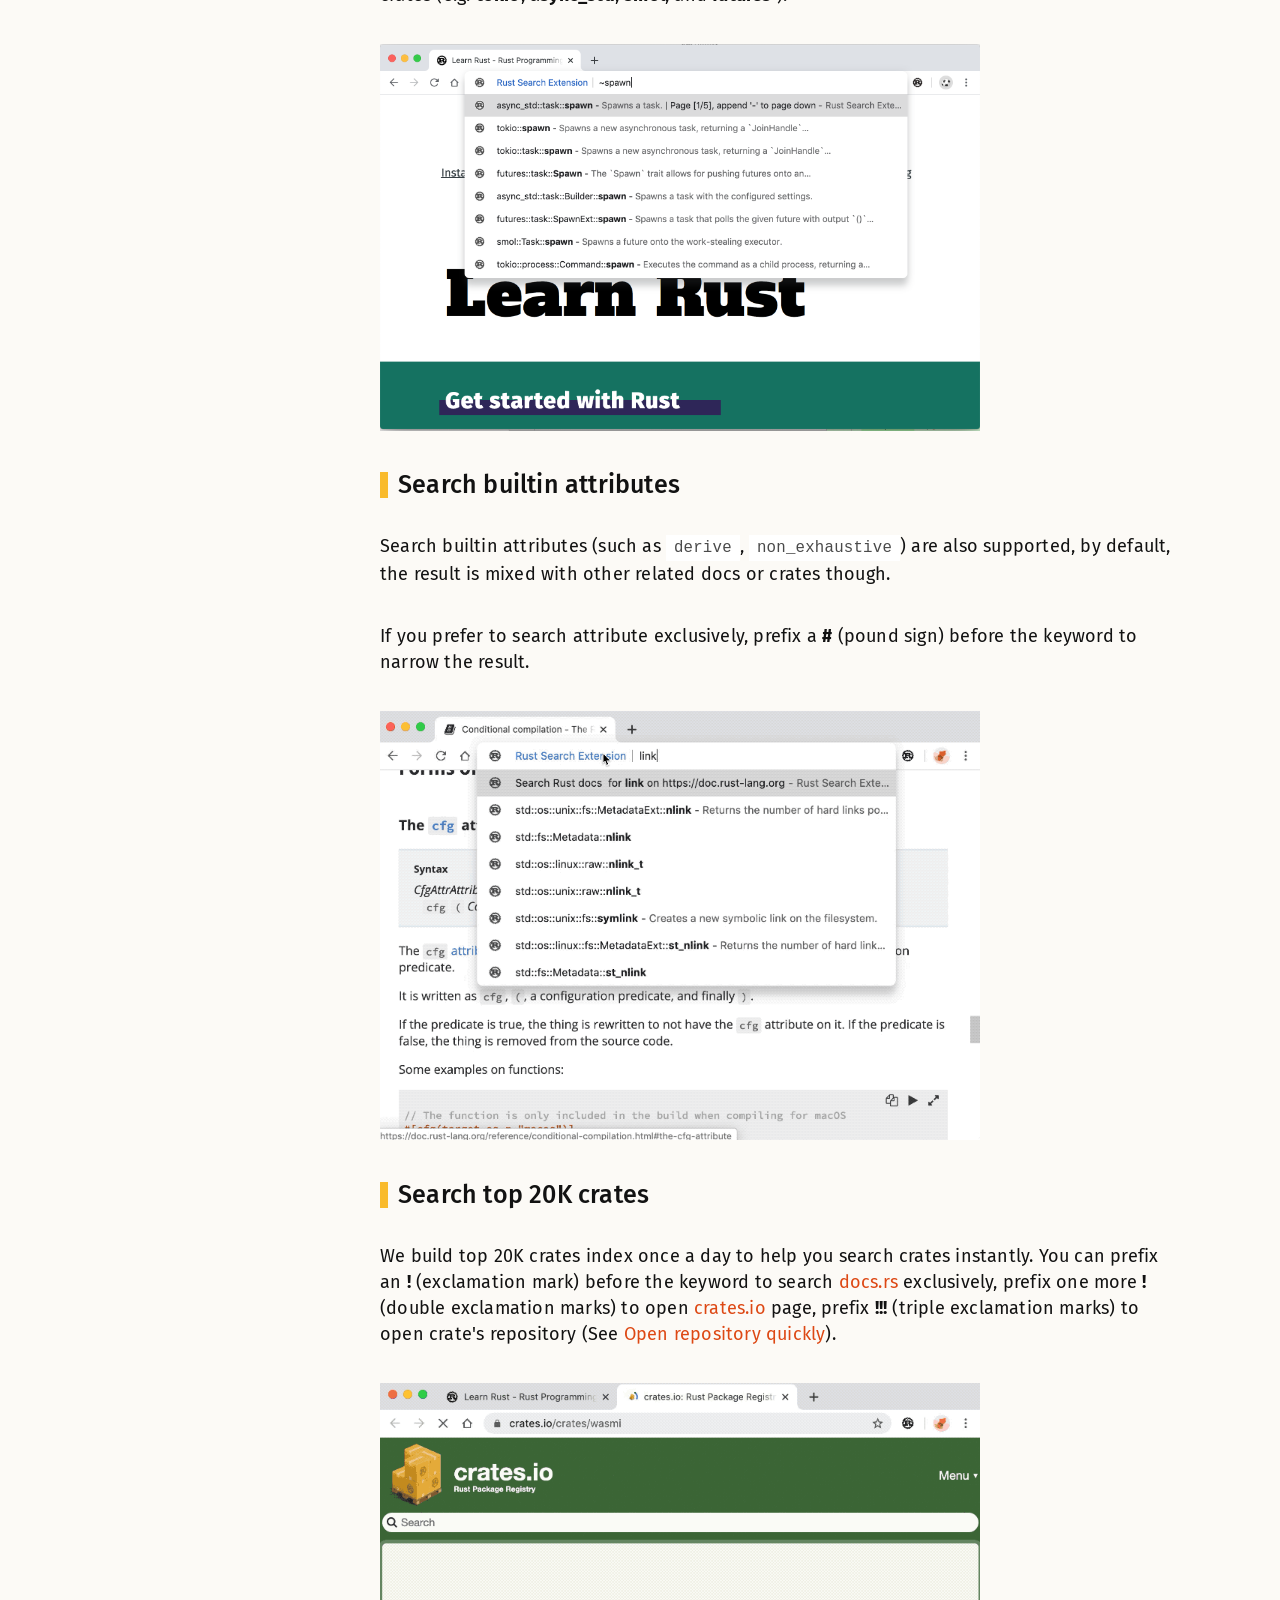
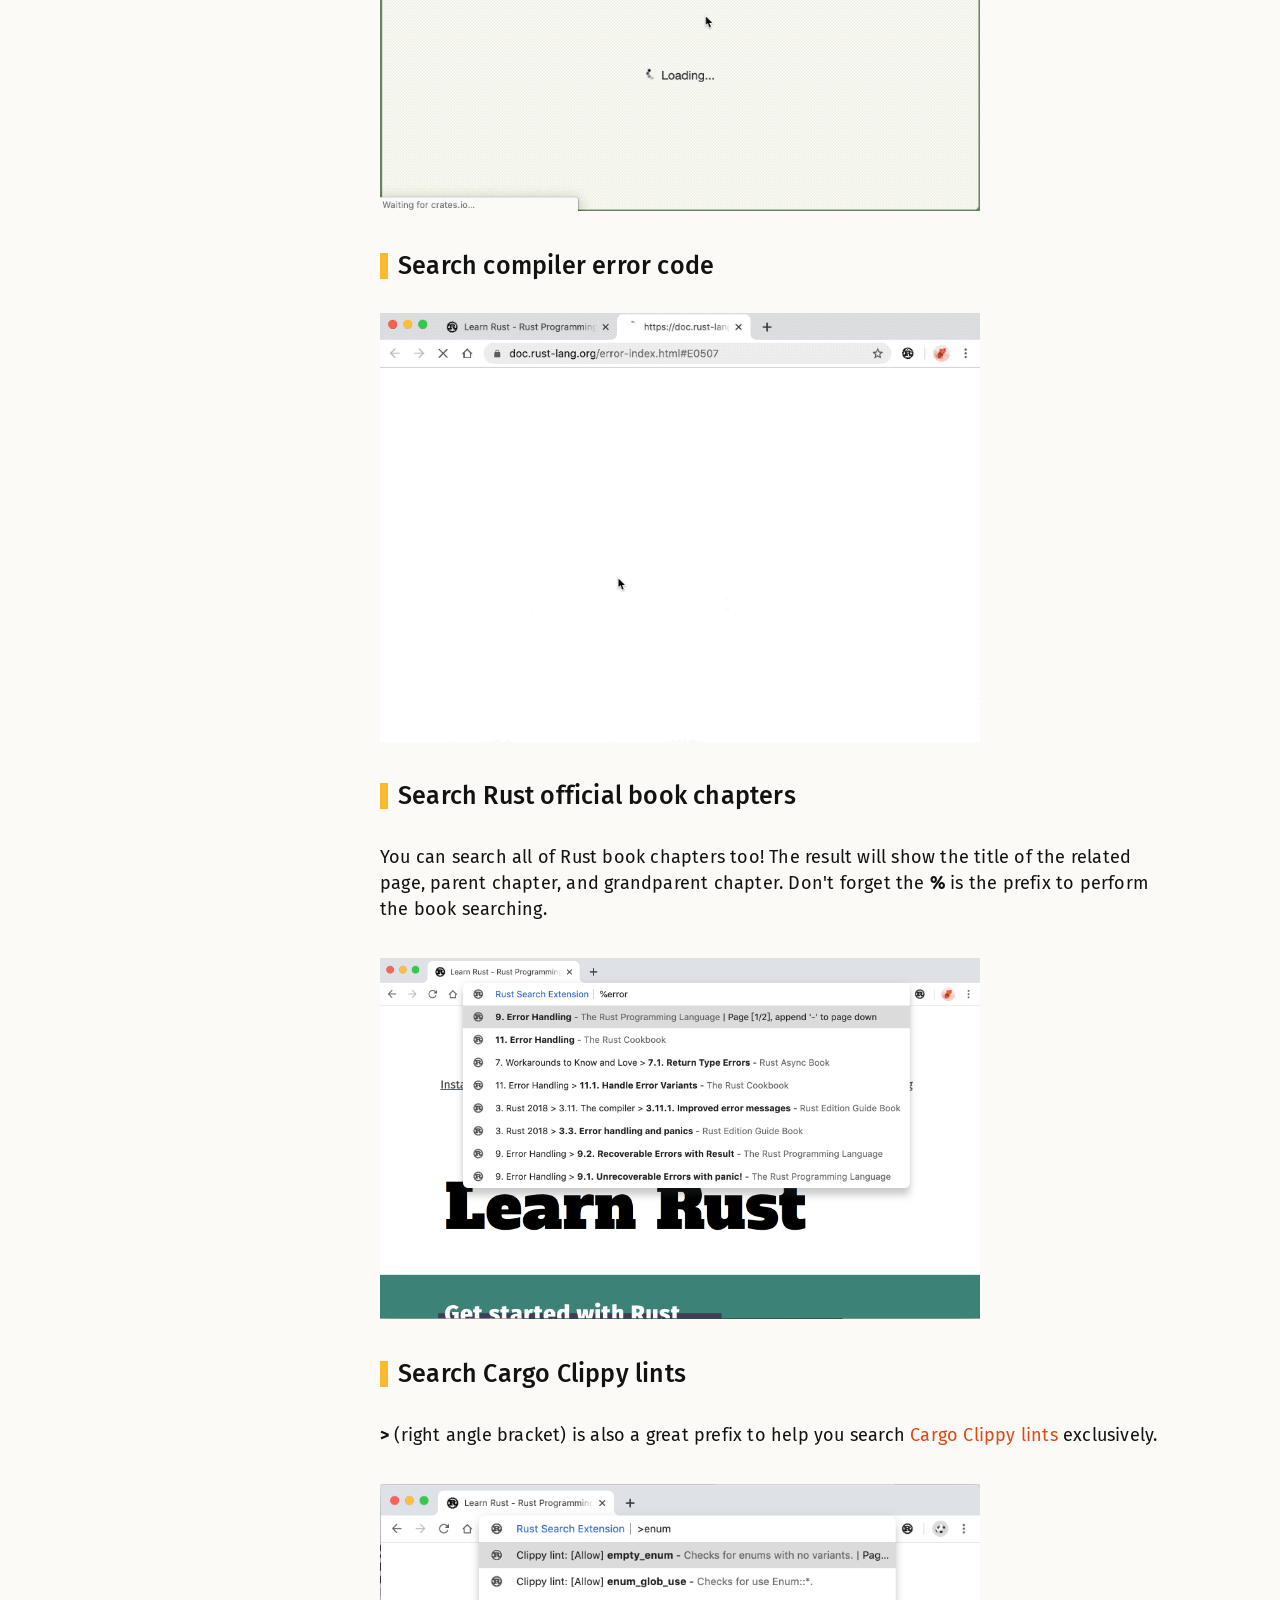
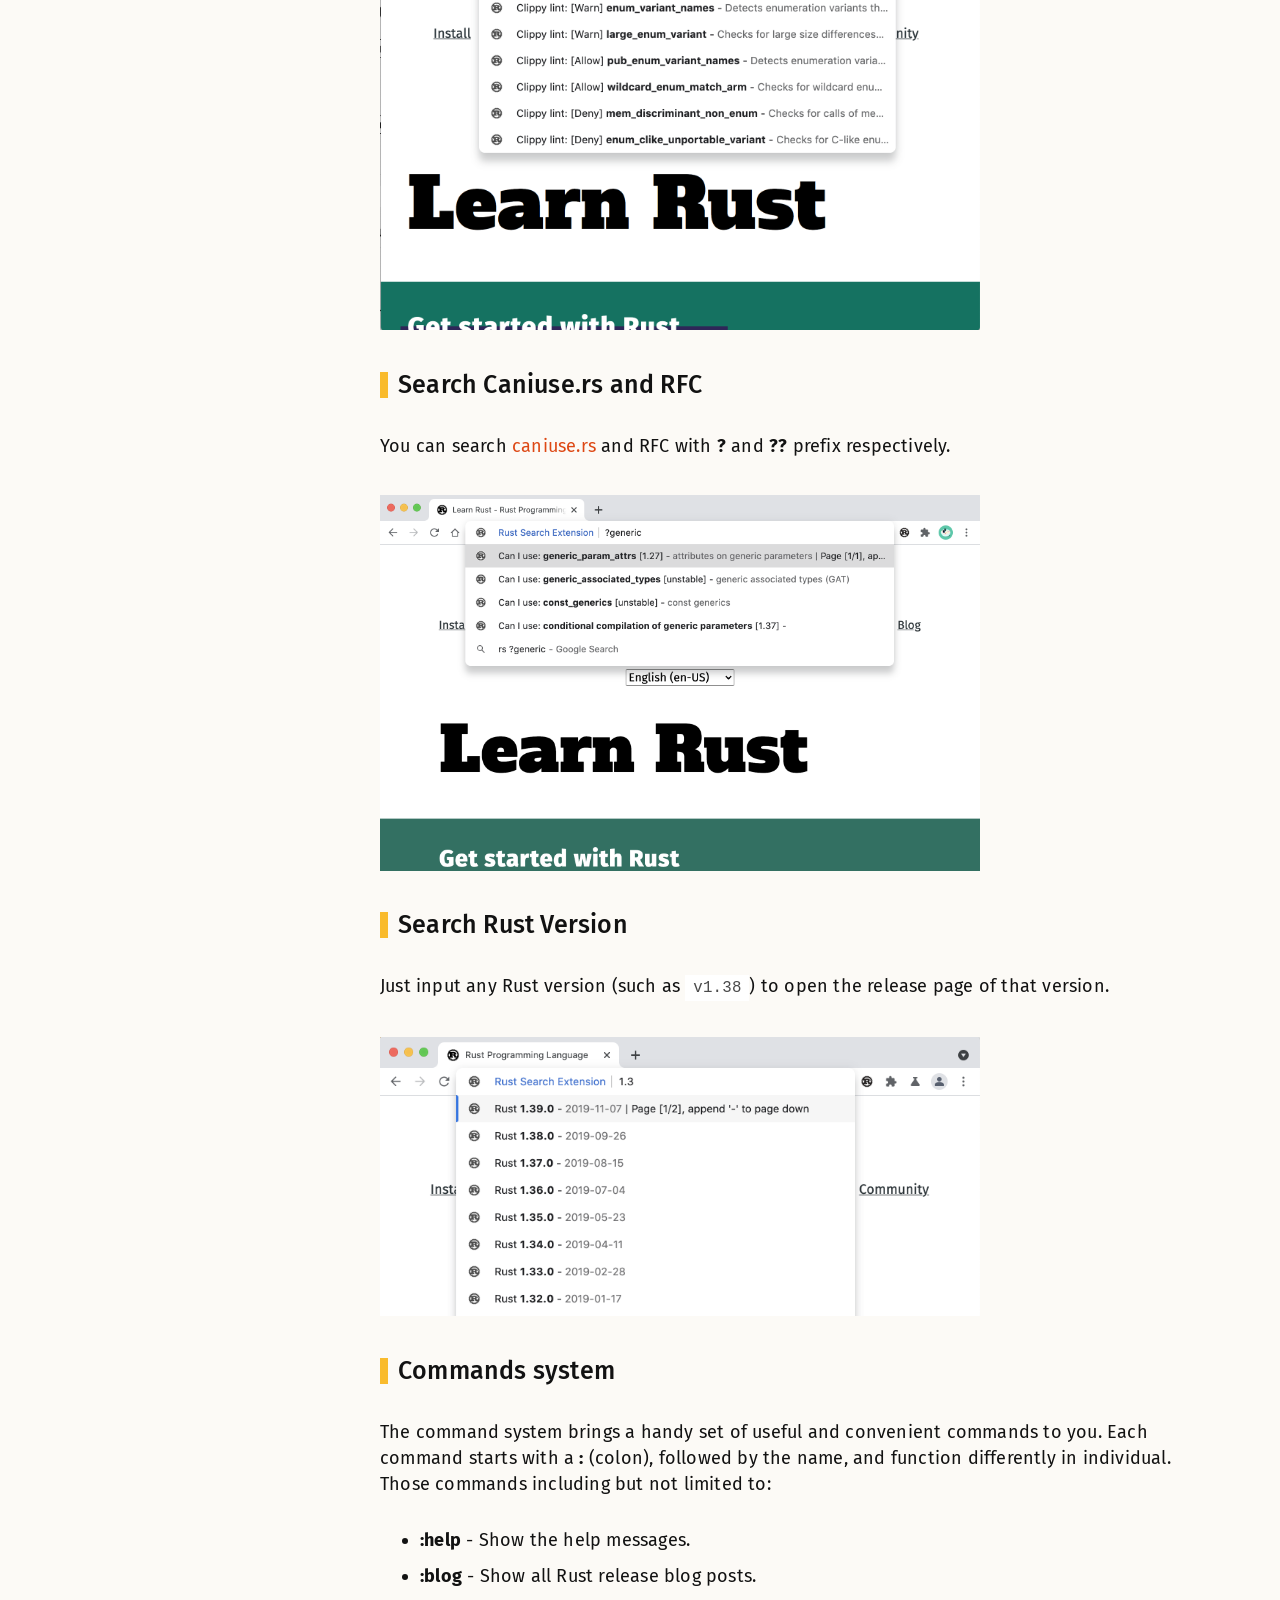
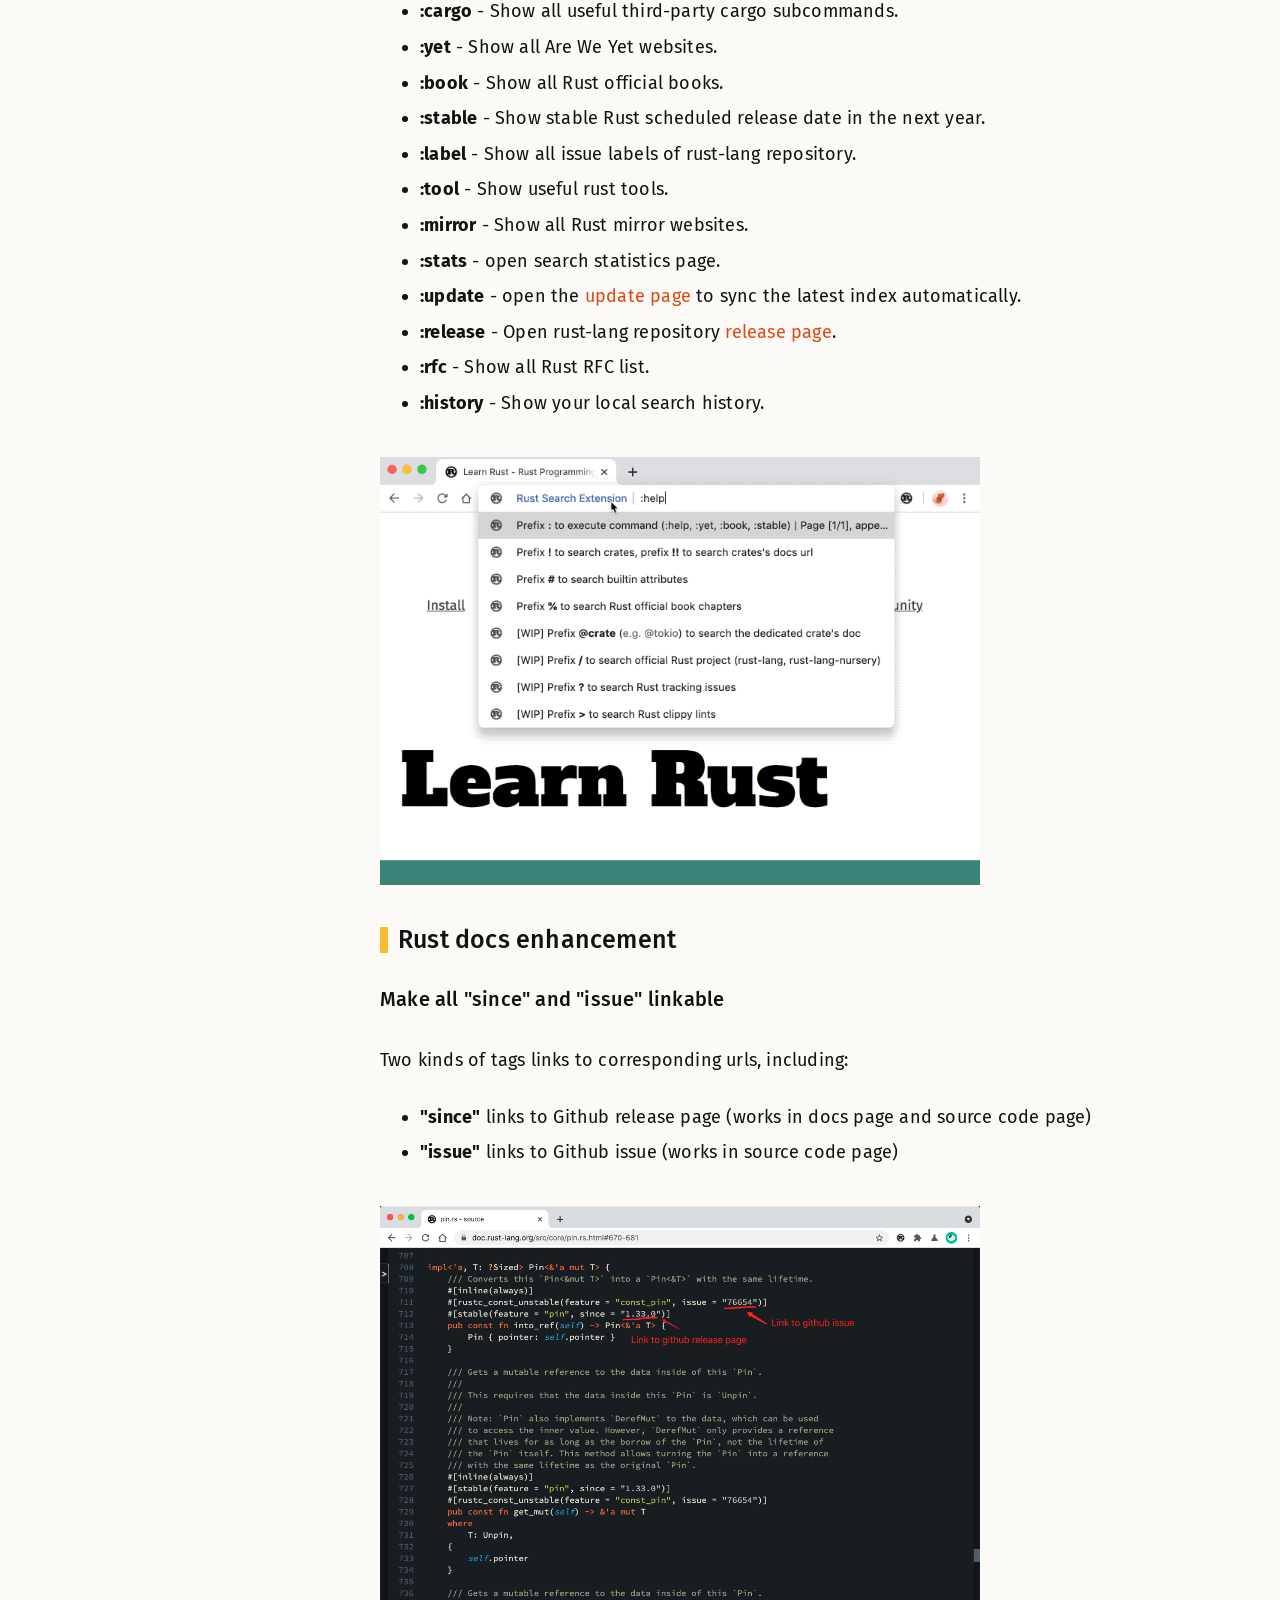
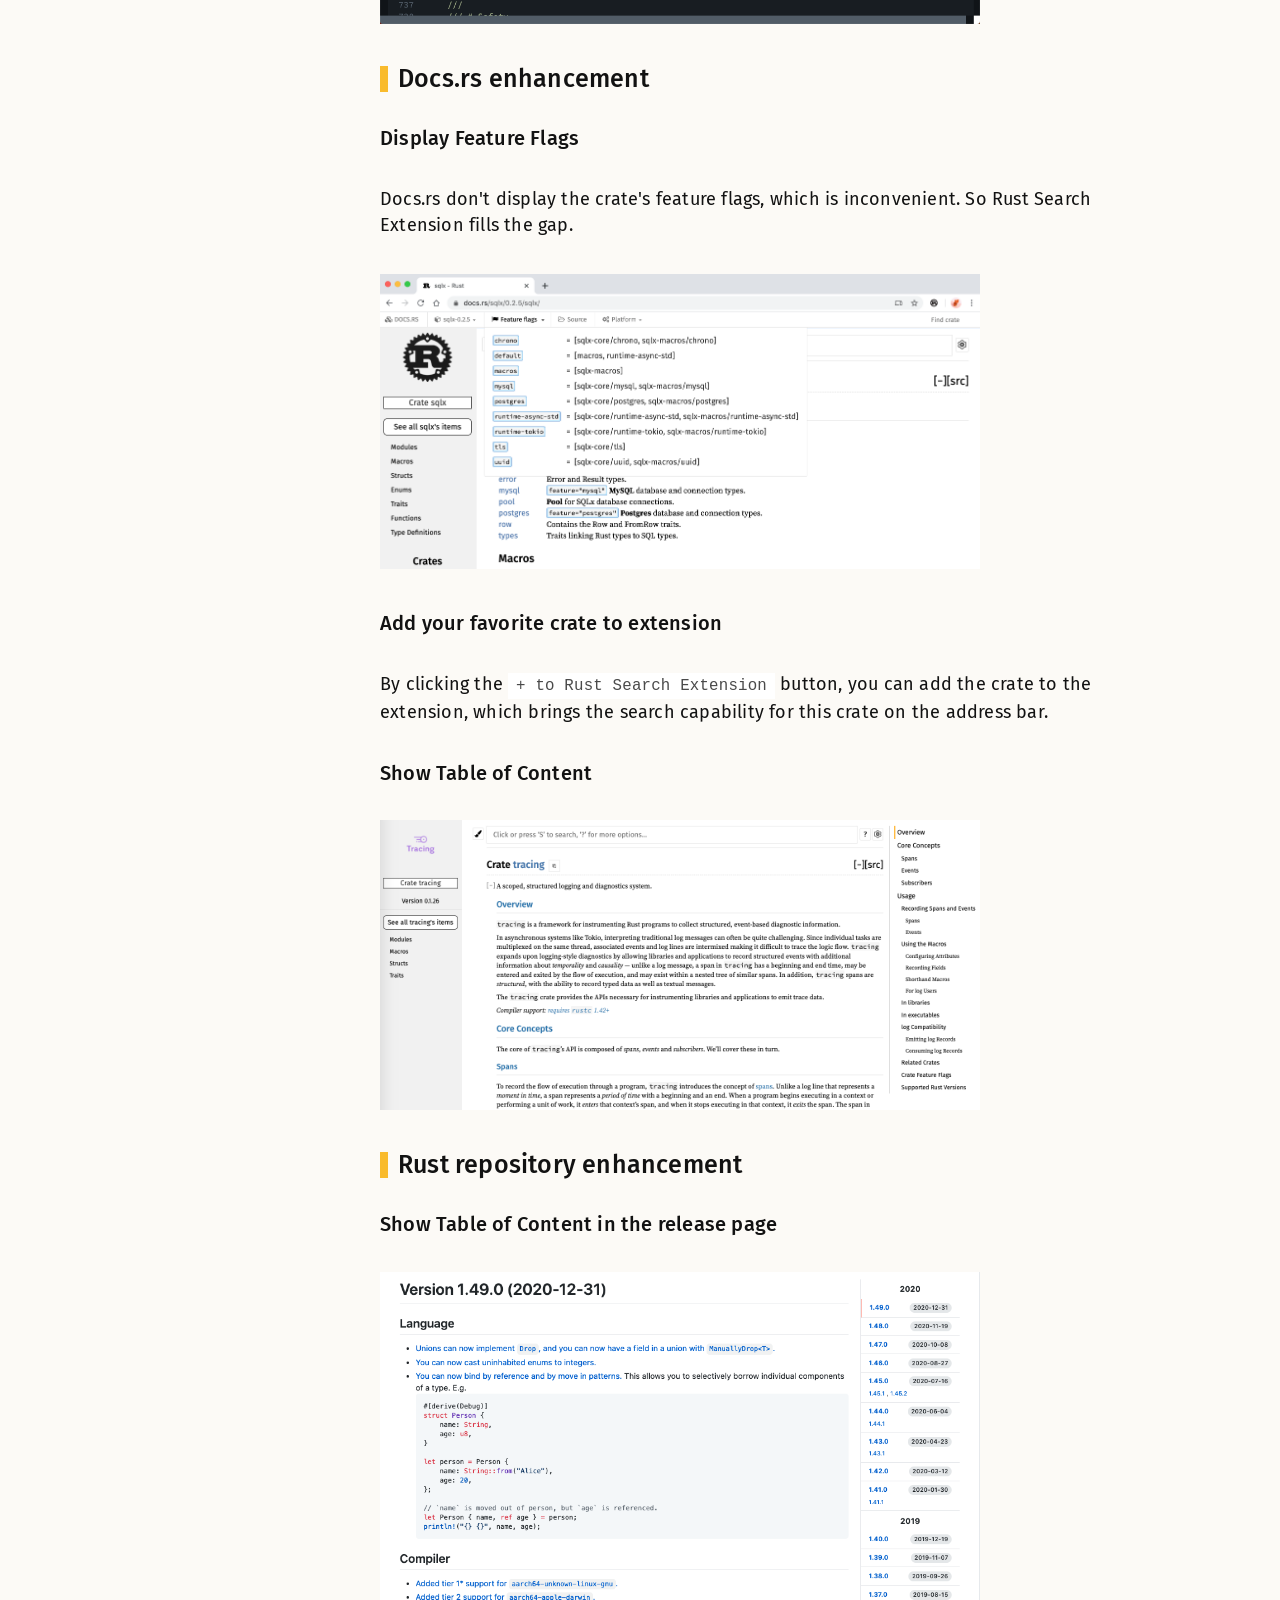
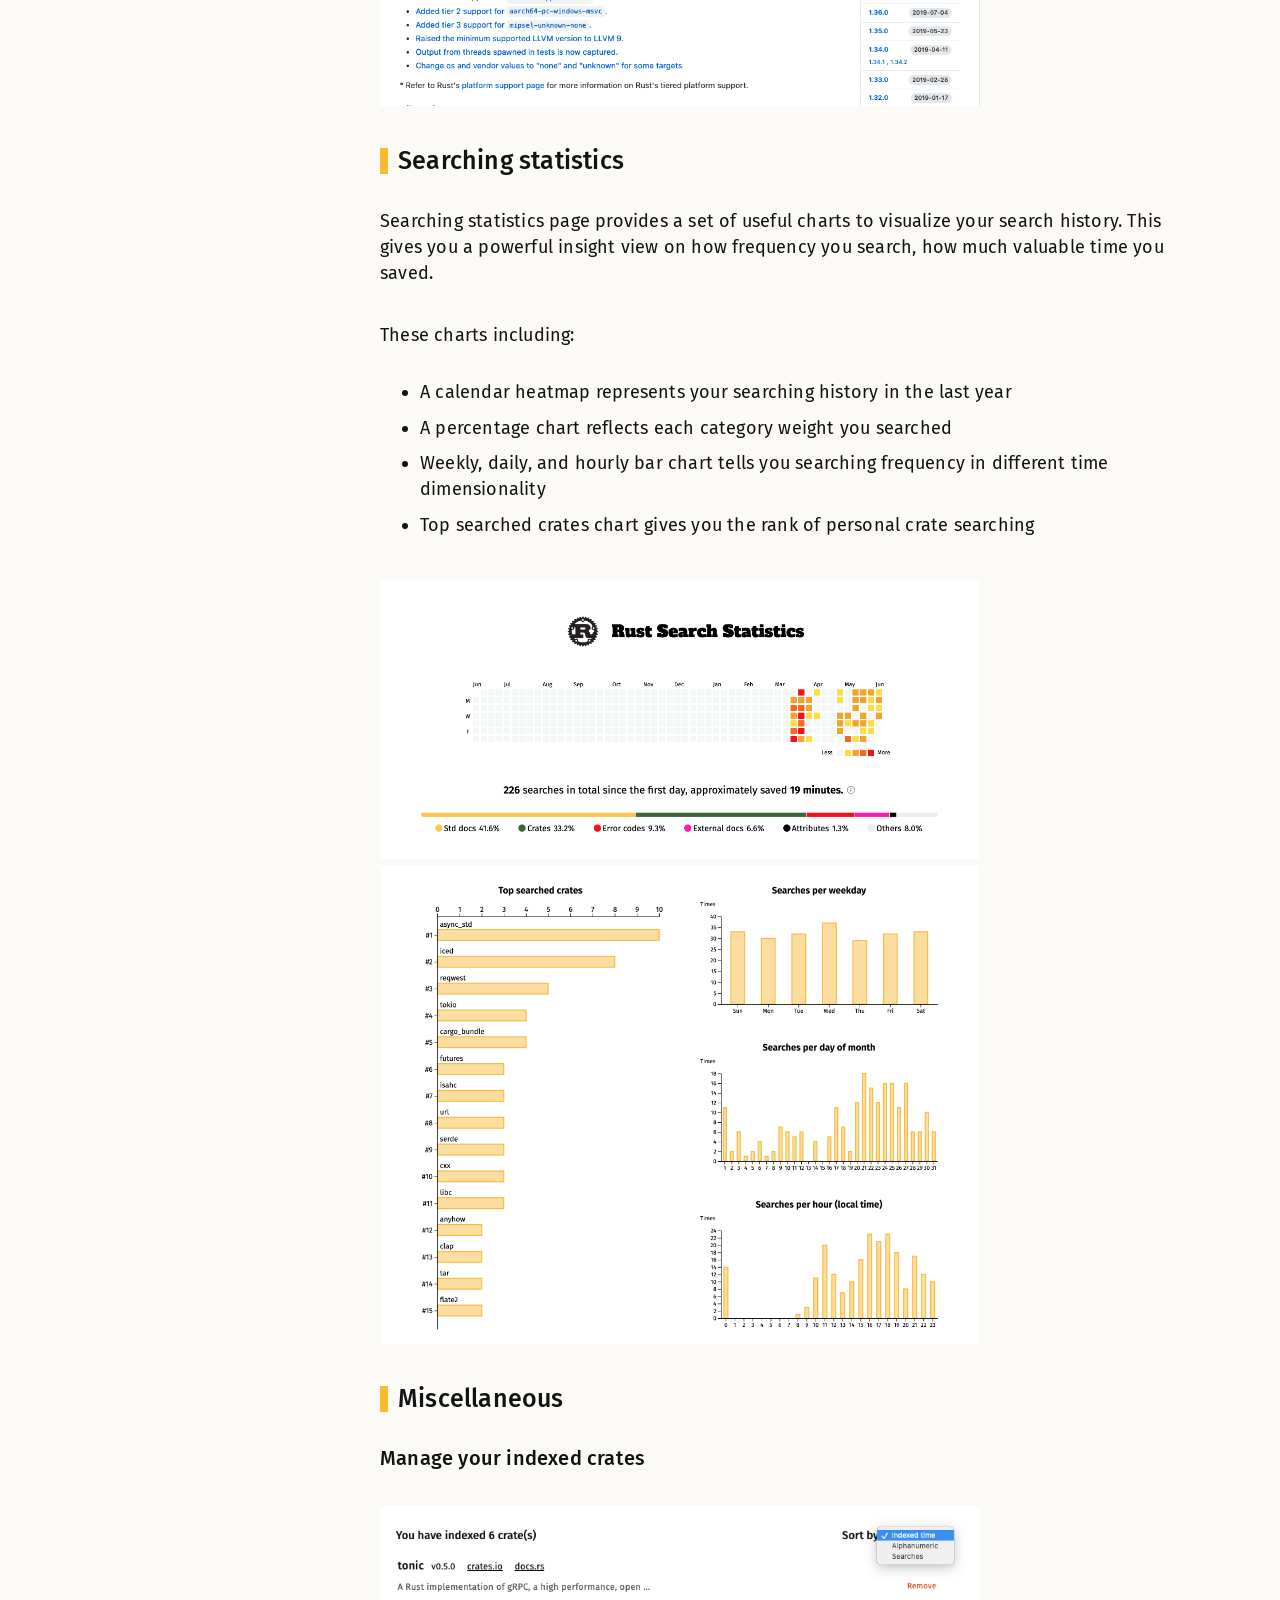
==== commit f4d53424: "Upload latest crates index" ====
--- a/index.html
+++ b/index.html
@@ -1,32 +1,76 @@
 <!DOCTYPE html>
 <html lang="en">
+
 <head>
     <meta charset="UTF-8">
     <title>Rust Search Extension - The ultimate search extension for Rust</title>
     <meta name="viewport" content="width=device-width, initial-scale=1, shrink-to-fit=no">
-    <meta name="theme-color" content="#F9BB2D">
-    <meta name="description"
-          content="Rust Search Extension is a handy browser plugin to help you search Rust docs, crates, builtin attributes, books and error codes, etc instantly.">
-    <meta name="keywords"
-          content="rust, rust-lang, chrome extension, firefox extension, docs, rust docs, crates, rust attributes, rust books, rust error codes, search">
+    
+    <link rel="icon" type="image/png" href="/favicon.ico">
+    
+    <style>
+    :root {
+        /* Primary theme color */
+        --primary-color: #F9BB2D;
+        /* Primary theme text color */
+        --primary-text-color: #121212;
+        /* Primary theme link color */
+        --primary-link-color: #dd4814;
+        /* Secondary color: the background body color*/
+        --secondary-color: #fcfaf6;
+        --secondary-text-color: #303030;
+        --toc-highlight-text-color: #d46e13;
+    }
+</style>
     <link href="https://fonts.googleapis.com/css?family=Alfa+Slab+One&display=swap" rel="stylesheet">
     <link href="https://fonts.googleapis.com/css?family=Fira+Sans:400,500,600&display=swap" rel="stylesheet">
-    <link rel="stylesheet" href="&#x2F;index.css">
+    <link rel="stylesheet" href="/normalize.css">
+    <link rel="stylesheet" href="/juice.css">
+    
+<meta name="keywords"
+      content="rust, rust-lang, crates, cargo, docs, crates.io, docs.rs, search extension">
+<meta itemprop="name"
+      content="Rust Search Extension: The ultimate search extension for Rust">
+<meta itemprop="description"
+      content="Search docs, crates, builtin attributes, official books, and error codes, etc in your address bar instantly.">
+<meta itemprop="image" content="https://rust.extension.sh/banner.png">
+
+<meta property="og:url" content="https://rust.extension.sh">
+<meta property="og:type" content="website">
+<meta property="og:title"
+      content="Rust Search Extension: The ultimate search extension for Rust">
+<meta property="og:description"
+      content="Search docs, crates, builtin attributes, official books, and error codes, etc in your address bar instantly.">
+<meta property="og:image" content="https://rust.extension.sh/banner.png">
+
+<meta name="twitter:card" content="summary_large_image">
+<meta name="twitter:site" content="@_huhuio">
+<meta name="twitter:creator" content="@_huhuio">
+<meta name="twitter:title"
+      content="Rust Search Extension: The ultimate search extension for Rust">
+<meta name="twitter:description"
+      content="Search docs, crates, builtin attributes, official books, and error codes, etc in your address bar instantly.">
+<meta name="twitter:image" content="https://rust.extension.sh/banner.png">
+<link rel="stylesheet" href="/index.css">
+
 </head>
+
 <body>
-
-<header class="pos-absolute" style="background-color: transparent">
-    
+    
+
+    <header class="pos-absolute" style="background-color: transparent">
+        
 
 <a href="&#x2F;">
     <div class="logo">
-        <img src="&#x2F;logo.png" alt="rust-search-extension-logo">
+        <img src="/logo.png" alt="logo">
         Rust Search Extension
     </div>
 </a>
 
 <nav>
-    <a class="nav-item subtitle-text" href="https://blog.huhu.io">Blog</a>
+    
+    <a class="nav-item subtitle-text" href="&#x2F;testimonial&#x2F;">Testimonial</a>
     
     <a class="nav-item subtitle-text" href="&#x2F;faq&#x2F;">FAQ</a>
     
@@ -34,242 +78,465 @@
     
     <a class="nav-item subtitle-text" href="&#x2F;privacy&#x2F;">Privacy</a>
     
-    <a class="nav-item subtitle-text" href="https://github.com/huhu/rust-search-extension">Github</a>
+    
+        
+        <a class="nav-item subtitle-text" href="https:&#x2F;&#x2F;github.com&#x2F;huhu&#x2F;rust-search-extension">Github</a>
+        
+    
 </nav>
 
-</header>
-<div class="hero">
-    <section style="padding:10px">
-        <h1 class="text-center heading-text">
-            The ultimate search extension for Rust
-        </h1>
-        <h3 class="text">
-            Search <b>docs</b>, <b>crates</b>, builtin <b>attributes</b>, official <b>books</b>, and
-            <b>error codes</b>, etc in your address bar instantly. Input keyword <b>rs</b> then press <code>Space</code>
-            to get started. Just that easy!
-        </h3>
-        <div style="margin-top: 50px; display: flex; flex-direction: column; align-items: center">
-            <a class="subtitle-text" style="text-decoration: underline; margin: 10px"
-               href="https://github.com/huhu/rust-search-extension/releases">
-                Current version 0.9.0
-            </a>
-            <a class="btn-download chrome"
-               href="https://chrome.google.com/webstore/detail/rust-search-extension/ennpfpdlaclocpomkiablnmbppdnlhoh"
-               target="_blank">
-                Install to Chrome
-            </a>
-            <a class="btn-download firefox"
-               href="https://addons.mozilla.org/firefox/addon/rust-search-extension/"
-               target="_blank">
-                Install to Firefox
-            </a>
-            <a class="btn-download edge"
-               href="https://microsoftedge.microsoft.com/addons/detail/olemfibpaicdoooacpfffccidjjagmoe"
-               target="_blank">
-                Install to Edge
-            </a>
+    </header>
+
+    <div class="hero">
+        
+<section style="padding:10px">
+    <h1 class="text-center heading-text">
+        The ultimate search extension for Rust
+    </h1>
+    <h3 class="text" style="text-align: center;">
+        Search <b>docs</b>, <b>crates</b>, builtin <b>attributes</b>, official <b>books</b>, and
+        <b>error codes</b>, etc in your address bar instantly. Input keyword <b>rs</b> then press
+        <code>Space</code>
+        to get started. Just that easy!
+    </h3>
+    <div style="margin-top: 50px; display: flex; flex-direction: column; align-items: center">
+        <a class="subtitle-text" style="text-decoration: underline; margin: 10px"
+           href="https://github.com/huhu/rust-search-extension/releases">
+            Current version 1.6.0
+        </a>
+        <a class="btn-download chrome"
+           href="https://chrome.google.com/webstore/detail/rust-search-extension/ennpfpdlaclocpomkiablnmbppdnlhoh"
+           target="_blank">
+            Install to Chrome
+        </a>
+        <a class="btn-download firefox" href="https://addons.mozilla.org/firefox/addon/rust-search-extension/"
+           target="_blank">
+            Install to Firefox
+        </a>
+        <a class="btn-download edg"
+           href="https://microsoftedge.microsoft.com/addons/detail/olemfibpaicdoooacpfffccidjjagmoe"
+           target="_blank">
+            Install to Edge
+        </a>
+    </div>
+</section>
+<img class="demonstration-gif" src="/demonstration.gif" alt="demonstration-gif">
+
+<div class="explore-more text"
+     onclick="document.getElementById('features').scrollIntoView({behavior: 'smooth'})">
+    Explore More ⇩
+</div>
+
+<script>
+    function mobilizeDownloadButton() {
+        let navigator = window.navigator.userAgent.toLocaleLowerCase();
+        if (window.innerWidth < 768) {
+            document.querySelectorAll('.btn-download').forEach((element) => {
+                element.classList.add('hide');
+            });
+            let target = ['firefox', 'edg'].find(item => navigator.includes(item)) || 'chrome';
+            document.querySelector(`.${target}`).classList.remove('hide');
+        } else {
+            document.querySelectorAll('.btn-download').forEach((element) => {
+                element.classList.remove('hide');
+            });
+        }
+    }
+
+    mobilizeDownloadButton();
+    window.onresize = function () {
+        mobilizeDownloadButton();
+    };
+</script>
+
+    </div>
+
+    
+
+    <main>
+        
+        
+        
+        
+        
+        <div class="toc">
+            <div class="toc-sticky">
+                
+                <div class="toc-item">
+                    <a class="subtext" href="/#search-docs">Search docs</a>
+                </div>
+                
+                
+                <div class="toc-item-child">
+                    <a class="subtext" href="/#search-primitive-types-and-modules"><small>- Search Primitive Types and Modules</small></a>
+                </div>
+                
+                <div class="toc-item-child">
+                    <a class="subtext" href="/#search-structs-traits-and-enums"><small>- Search Structs, Traits and Enums</small></a>
+                </div>
+                
+                <div class="toc-item-child">
+                    <a class="subtext" href="/#search-functions-methods-and-macros"><small>- Search Functions, Methods and Macros</small></a>
+                </div>
+                
+                <div class="toc-item-child">
+                    <a class="subtext" href="/#search-nightly-docs"><small>- Search nightly docs</small></a>
+                </div>
+                
+                <div class="toc-item-child">
+                    <a class="subtext" href="/#search-rustc-docs"><small>- Search rustc docs</small></a>
+                </div>
+                
+                <div class="toc-item-child">
+                    <a class="subtext" href="/#search-with-type-mode"><small>- Search with type mode</small></a>
+                </div>
+                
+                <div class="toc-item-child">
+                    <a class="subtext" href="/#source-code-mode"><small>- Source code mode</small></a>
+                </div>
+                
+                <div class="toc-item-child">
+                    <a class="subtext" href="/#offline-mode-search-local-rust-docs"><small>- Offline mode: search local Rust docs</small></a>
+                </div>
+                
+                <div class="toc-item-child">
+                    <a class="subtext" href="/#search-external-crate-docs"><small>- Search external crate docs</small></a>
+                </div>
+                
+                
+                
+                <div class="toc-item">
+                    <a class="subtext" href="/#search-builtin-attributes">Search builtin attributes</a>
+                </div>
+                
+                
+                <div class="toc-item">
+                    <a class="subtext" href="/#search-top-20k-crates">Search top 20K crates</a>
+                </div>
+                
+                
+                <div class="toc-item">
+                    <a class="subtext" href="/#search-compiler-error-code">Search compiler error code</a>
+                </div>
+                
+                
+                <div class="toc-item">
+                    <a class="subtext" href="/#search-rust-official-book-chapters">Search Rust official book chapters</a>
+                </div>
+                
+                
+                <div class="toc-item">
+                    <a class="subtext" href="/#search-cargo-clippy-lints">Search Cargo Clippy lints</a>
+                </div>
+                
+                
+                <div class="toc-item">
+                    <a class="subtext" href="/#search-caniuse-rs-and-rfc">Search Caniuse.rs and RFC</a>
+                </div>
+                
+                
+                <div class="toc-item">
+                    <a class="subtext" href="/#search-rust-version">Search Rust Version</a>
+                </div>
+                
+                
+                <div class="toc-item">
+                    <a class="subtext" href="/#commands-system">Commands system</a>
+                </div>
+                
+                
+                <div class="toc-item">
+                    <a class="subtext" href="/#rust-docs-enhancement">Rust docs enhancement</a>
+                </div>
+                
+                
+                <div class="toc-item-child">
+                    <a class="subtext" href="/#make-all-since-and-issue-linkable"><small>- Make all &quot;since&quot; and &quot;issue&quot; linkable</small></a>
+                </div>
+                
+                
+                
+                <div class="toc-item">
+                    <a class="subtext" href="/#docs-rs-enhancement">Docs.rs enhancement</a>
+                </div>
+                
+                
+                <div class="toc-item-child">
+                    <a class="subtext" href="/#display-feature-flags"><small>- Display Feature Flags</small></a>
+                </div>
+                
+                <div class="toc-item-child">
+                    <a class="subtext" href="/#add-your-favorite-crate-to-extension"><small>- Add your favorite crate to extension</small></a>
+                </div>
+                
+                <div class="toc-item-child">
+                    <a class="subtext" href="/#show-table-of-content"><small>- Show Table of Content</small></a>
+                </div>
+                
+                
+                
+                <div class="toc-item">
+                    <a class="subtext" href="/#rust-repository-enhancement">Rust repository enhancement</a>
+                </div>
+                
+                
+                <div class="toc-item-child">
+                    <a class="subtext" href="/#show-table-of-content-in-the-release-page"><small>- Show Table of Content in the release page</small></a>
+                </div>
+                
+                
+                
+                <div class="toc-item">
+                    <a class="subtext" href="/#searching-statistics">Searching statistics</a>
+                </div>
+                
+                
+                <div class="toc-item">
+                    <a class="subtext" href="/#miscellaneous">Miscellaneous</a>
+                </div>
+                
+                
+                <div class="toc-item-child">
+                    <a class="subtext" href="/#manage-your-indexed-crates"><small>- Manage your indexed crates</small></a>
+                </div>
+                
+                <div class="toc-item-child">
+                    <a class="subtext" href="/#import-export-your-data"><small>- Import&#x2F;Export your data</small></a>
+                </div>
+                
+                <div class="toc-item-child">
+                    <a class="subtext" href="/#customize-crates-searching-platform"><small>- Customize crates searching platform</small></a>
+                </div>
+                
+                <div class="toc-item-child">
+                    <a class="subtext" href="/#open-repository-quickly"><small>- Open repository quickly</small></a>
+                </div>
+                
+                <div class="toc-item-child">
+                    <a class="subtext" href="/#page-down-up-easily"><small>- Page down&#x2F;up easily</small></a>
+                </div>
+                
+                
+                
+            </div>
         </div>
-    </section>
-    <img class="demonstration-gif" src="&#x2F;demonstration.gif" alt="demonstration-gif">
-
-    <div class="explore-more text"
-         onclick="document.getElementById('features').scrollIntoView({behavior: 'smooth'})">
-        Explore More ⇩
-    </div>
-</div>
-
-
-<main>
-    
-    <div class="toc">
-        <div class="toc-sticky">
-        
+        
+        
+
+        <div class="content text">
             
-        
-        
-            
-            <div class="toc-item">
-                <a class="subtext" href="/#search-std-and-external-crate-docs">Search std and external crate docs</a>
-            </div>
-                
-                
-                <div class="toc-item-child">
-                    <a class="subtext" href="/#search-primitive-types-and-modules"><small>- Search Primitive Types and Modules</small></a>
-                </div>
-                
-                <div class="toc-item-child">
-                    <a class="subtext" href="/#search-structs-traits-and-enums"><small>- Search Structs, Traits and Enums</small></a>
-                </div>
-                
-                <div class="toc-item-child">
-                    <a class="subtext" href="/#search-functions-methods-and-macros"><small>- Search Functions, Methods and Macros</small></a>
-                </div>
-                
-                <div class="toc-item-child">
-                    <a class="subtext" href="/#search-with-type-mode"><small>- Search with type mode</small></a>
-                </div>
-                
-                <div class="toc-item-child">
-                    <a class="subtext" href="/#offline-mode-search-local-rust-docs"><small>- Offline mode, search local Rust docs</small></a>
-                </div>
-                
-                <div class="toc-item-child">
-                    <a class="subtext" href="/#search-external-crate-s-docs"><small>- Search external crate&#x27;s docs</small></a>
-                </div>
-                
-            
-        
-            <div class="toc-item">
-                <a class="subtext" href="/#search-builtin-attributes">Search builtin attributes</a>
-            </div>
-                
-        
-            <div class="toc-item">
-                <a class="subtext" href="/#search-top-20k-crates">Search top 20K crates</a>
-            </div>
-                
-        
-            <div class="toc-item">
-                <a class="subtext" href="/#search-compiler-error-code">Search compiler error code</a>
-            </div>
-                
-        
-            <div class="toc-item">
-                <a class="subtext" href="/#search-rust-official-book-chapters">Search Rust official book chapters</a>
-            </div>
-                
-        
-            <div class="toc-item">
-                <a class="subtext" href="/#search-cargo-clippy-lints">Search Cargo Clippy lints</a>
-            </div>
-                
-        
-            <div class="toc-item">
-                <a class="subtext" href="/#commands-system">Commands system</a>
-            </div>
-                
-        
-            <div class="toc-item">
-                <a class="subtext" href="/#docs-rs-enhancement">Docs.rs enhancement</a>
-            </div>
-                
-                
-                <div class="toc-item-child">
-                    <a class="subtext" href="/#display-feature-flags"><small>- Display Feature Flags</small></a>
-                </div>
-                
-                <div class="toc-item-child">
-                    <a class="subtext" href="/#add-crate-to-extension"><small>- Add crate to extension</small></a>
-                </div>
-                
-            
-        
-            <div class="toc-item">
-                <a class="subtext" href="/#miscellaneous">Miscellaneous</a>
-            </div>
-                
-                
-                <div class="toc-item-child">
-                    <a class="subtext" href="/#page-down-up-easily"><small>- Page down&#x2F;up easily</small></a>
-                </div>
-                
-            
-        
-        
-        </div>
-    </div>
-    
-
-    <div class="content text">
-        
-        <div id="features" class="heading-text">Overview</div>
-        <h1 id="search-std-and-external-crate-docs">Search std and external crate docs</h1>
-<p>We support search documentation of official crates (including <strong>std</strong>, <strong>proc_macro</strong>, <strong>test</strong>) 
-and any external crates on <a href="https://docs.rs">docs.rs</a>.</p>
+            <div id="features" class="heading-text">Overview</div>
+            <h1 id="search-docs">Search docs</h1>
+<p>We support search all kinds of Rust docs blaze-fastly. Those docs including:</p>
+<ul>
+<li>The <strong>stable</strong>/<strong>nightly</strong> documentation of official crates (including <strong>std</strong>, <strong>proc_macro</strong>, <strong>test</strong>).</li>
+<li>All external docs on <a href="https://docs.rs">docs.rs</a>.</li>
+<li>All <strong>rustc</strong> crates docs.</li>
+</ul>
+<blockquote>
+<p>We'll sync the latest <strong>std</strong>/<strong>nightly</strong> search index automatically every day to ensure the docs freshness.
+There is no extension updating required to get the latest search index since v1.0.</p>
+</blockquote>
 <h2 id="search-primitive-types-and-modules">Search Primitive Types and Modules</h2>
 <p><img src="/primary-module.gif" alt="GIF" /></p>
 <h2 id="search-structs-traits-and-enums">Search Structs, Traits and Enums</h2>
 <p><img src="/struct-traits.gif" alt="GIF" /></p>
 <h2 id="search-functions-methods-and-macros">Search Functions, Methods and Macros</h2>
 <p><img src="/function-macros.gif" alt="GIF" /></p>
+<h2 id="search-nightly-docs">Search nightly docs</h2>
+<p>You can prefix a <strong>/</strong> (slash) before the keyword to search nightly docs. </p>
+<h2 id="search-rustc-docs">Search rustc docs</h2>
+<p>You can prefix a <strong>//</strong> (double slash) before the keyword to search all of 
+crates <a href="https://doc.rust-lang.org/nightly/nightly-rustc/">docs of <strong>rustc</strong></a>, 
+such as <em>rustc_mir</em>, <em>rustc_hir</em>, or <em>rustc_ast</em>, etc.</p>
+<blockquote>
+<p>It makes no sense to have a built-in search-index of <strong>rustc</strong> since the <strong>rustc</strong> is changed 
+very frequently. Therefore, you need to open the <strong>rustc</strong> docs page in advance to sync the 
+search-index before you search <strong>rustc</strong> docs. However, the search-index of <strong>rustc</strong> is very big, 
+we never persist it to the local storage (due to the limited storage size available 
+to browser extension).</p>
+</blockquote>
+<p><img src="/search-rustc-docs.png" alt="IMG" /></p>
 <h2 id="search-with-type-mode">Search with type mode</h2>
 <p>You can prefix a type to get the exclusive search result. Those type keywords including:</p>
 <ul>
-<li>mod</li>
-<li>struct</li>
-<li>enum</li>
-<li>fn</li>
-<li>trait</li>
-<li>type</li>
-<li>static</li>
-<li>macro</li>
-<li>const</li>
+<li><strong>mod</strong></li>
+<li><strong>struct</strong></li>
+<li><strong>enum</strong></li>
+<li><strong>fn</strong></li>
+<li><strong>trait</strong></li>
+<li><strong>type</strong></li>
+<li><strong>macro</strong></li>
+<li><strong>const</strong></li>
 </ul>
 <p>For example, <code>fn:asref</code> to search function or <code>trait:iterator</code> to search trait.</p>
 <p><img src="/type-mode.gif" alt="GIF" /></p>
-<h2 id="offline-mode-search-local-rust-docs">Offline mode, search local Rust docs</h2>
+<h2 id="source-code-mode">Source code mode</h2>
+<p>Since <strong>v1.2</strong>, we can straight open the source code page for our docs search result.
+Simply prefix <code>src:</code> (or <code>s:</code>, an alias to <code>src:</code>) before the keyword, you'll be 
+redirected to the correct source code line of your search result after you press <code>Enter</code>.
+For example, input <code>src:try_fold</code> or <code>s:try_fold</code>, you'll open the source code line of <code>std::iter::Iterator::try_fold()</code>. </p>
+<h2 id="offline-mode-search-local-rust-docs">Offline mode: search local Rust docs</h2>
 <p>You can run command <code>rustup doc --std</code> to open the offline std docs. 
-To enable the offline mode, you should check the checkbox and input the offline docs path on the popup page. 
+To enable the offline mode, you should check the checkbox and input the offline docs path on the settings page. 
 However, please check the <a href="/faq/#caveats">Caveats</a> if you are a Firefox user.</p>
 <p><img src="/offline-mode.gif" alt="GIF" /></p>
-<h2 id="search-external-crate-s-docs">Search external crate's docs</h2>
-<p>After you <a href="/#add-crate-to-extension">add the crate to extension</a>, you can prefix <strong>@crate-name</strong> to search the docs 
-exclusive to that crate.</p>
-<p>For example, input <code>@tokio spawn</code> to search docs of <strong>tokio</strong>.</p>
+<h2 id="search-external-crate-docs">Search external crate docs</h2>
+<p>After you <a href="/#add-your-favorite-crate-to-extension">add the crate to extension</a>, you can prefix <strong>@crate-name</strong> to search
+the docs exclusive to that crate. For example, input <code>@tokio spawn</code> to search docs of <strong>tokio</strong>. </p>
 <p><img src="/search-crate-docs.gif" alt="GIF" /></p>
+<p><strong>~</strong> is another pretty prefix to search the external crate docs. Unlike the <strong>@</strong> prefix, <strong>~</strong>
+gives you the power to search docs across all your favorite crates effortlessly. </p>
+<p>For example, input <code>~spawn</code>, you can get results related to &quot;spawn&quot; from all your favorite crates 
+(e.g. <strong>tokio</strong>, <strong>async_std</strong>, <strong>smol</strong>, and <strong>futures</strong> ). </p>
+<p><img src="/tide-search.png" alt="IMG" /></p>
 <h1 id="search-builtin-attributes">Search builtin attributes</h1>
 <p>Search builtin attributes (such as <code>derive</code>, <code>non_exhaustive</code>) are also supported, 
 by default, the result is mixed with other related docs or crates though. </p>
 <p>If you prefer to search attribute exclusively, prefix a <strong>#</strong> (pound sign) before the keyword to narrow the result.</p>
 <p><img src="/search-attributes.gif" alt="GIF" /></p>
 <h1 id="search-top-20k-crates">Search top 20K crates</h1>
-<p>We build top 20K crates index (more than 35K in total on crates.io) once a day to help you search crates instantly. 
-You can open the popup page to sync the latest crates index automatically. (<a href="/faq/#caveats">Some caveats</a> 
-for Firefox users.)</p>
-<p>What more, you can prefix an <strong>!</strong> (exclamation mark) before the keyword to search crates exclusively, 
-prefix one more <strong>!</strong> (double exclamation mark) to open <a href="https://docs.rs">docs.rs</a> page instead <a href="https://crates.io">crates.io</a> page!</p>
+<p>We build top 20K crates index once a day to help you search crates instantly. 
+You can prefix an <strong>!</strong> (exclamation mark) before the keyword to search <a href="https://docs.rs">docs.rs</a> exclusively, 
+prefix one more <strong>!</strong> (double exclamation marks) to open <a href="https://crates.io">crates.io</a> page,
+prefix <strong>!!!</strong> (triple exclamation marks) to open crate's repository (See <a href="/#open-repository-quickly">Open repository quickly</a>).</p>
 <p><img src="/search-crates.gif" alt="GIF" /></p>
 <h1 id="search-compiler-error-code">Search compiler error code</h1>
 <p><img src="/error-index.gif" alt="GIF" /></p>
 <h1 id="search-rust-official-book-chapters">Search Rust official book chapters</h1>
 <p>You can search all of Rust book chapters too! The result will show the title of the related page, 
-parent chapter, and grandparent chapter.</p>
+parent chapter, and grandparent chapter. Don't forget the <strong>%</strong> is the prefix to perform the book searching.</p>
 <p><img src="/search-book.png" alt="IMG" /></p>
 <h1 id="search-cargo-clippy-lints">Search Cargo Clippy lints</h1>
-<p><img src="/search-clippy-lints.png" alt="GIF" /></p>
+<p><strong>&gt;</strong> (right angle bracket) is also a great prefix to help you search <a href="https://rust-lang.github.io/rust-clippy/master/">Cargo Clippy lints</a> exclusively. </p>
+<p><img src="/search-clippy-lints.png" alt="IMG" /></p>
+<h1 id="search-caniuse-rs-and-rfc">Search Caniuse.rs and RFC</h1>
+<p>You can search <a href="https://caniuse.rs">caniuse.rs</a> and RFC with <strong>?</strong> and <strong>??</strong> prefix respectively.</p>
+<p><img src="/search-caniuse.png" alt="IMG" /></p>
+<h1 id="search-rust-version">Search Rust Version</h1>
+<p>Just input any Rust version (such as <code>v1.38</code>) to open the release page of that version.</p>
+<p><img src="/search-rust-version.png" alt="" /></p>
 <h1 id="commands-system">Commands system</h1>
 <p>The command system brings a handy set of useful and convenient commands to you. 
 Each command starts with a <strong>:</strong> (colon), followed by the name, and function differently in individual.
 Those commands including but not limited to:</p>
 <ul>
 <li><strong>:help</strong> - Show the help messages. </li>
+<li><strong>:blog</strong> - Show all Rust release blog posts.</li>
+<li><strong>:cargo</strong> - Show all useful third-party cargo subcommands. </li>
 <li><strong>:yet</strong> - Show all Are We Yet websites. </li>
 <li><strong>:book</strong> - Show all Rust official books. </li>
 <li><strong>:stable</strong> - Show stable Rust scheduled release date in the next year. </li>
 <li><strong>:label</strong> - Show all issue labels of rust-lang repository. </li>
-<li><strong>:history</strong> - Show your local search history</li>
+<li><strong>:tool</strong> - Show useful rust tools.</li>
+<li><strong>:mirror</strong> - Show all Rust mirror websites.</li>
+<li><strong>:stats</strong> - open search statistics page.</li>
+<li><strong>:update</strong> - open the <a href="/update">update page</a> to sync the latest index automatically.</li>
+<li><strong>:release</strong> - Open rust-lang repository <a href="https://github.com/rust-lang/rust/blob/master/RELEASES.md">release page</a>.</li>
+<li><strong>:rfc</strong> - Show all Rust RFC list.</li>
+<li><strong>:history</strong> - Show your local search history.</li>
 </ul>
 <p><img src="/command-system.gif" alt="IMG" /></p>
+<h1 id="rust-docs-enhancement">Rust docs enhancement</h1>
+<h2 id="make-all-since-and-issue-linkable">Make all &quot;since&quot; and &quot;issue&quot; linkable</h2>
+<p>Two kinds of tags links to corresponding urls, including:</p>
+<ul>
+<li><strong>&quot;since&quot;</strong> links to Github release page (works in docs page and source code page)</li>
+<li><strong>&quot;issue&quot;</strong> links to Github issue (works in source code page)</li>
+</ul>
+<p><img src="/since-issue-links.png" alt="" /></p>
 <h1 id="docs-rs-enhancement">Docs.rs enhancement</h1>
 <h2 id="display-feature-flags">Display Feature Flags</h2>
 <p>Docs.rs don't display the crate's feature flags, which is inconvenient. So Rust Search Extension fills the gap.</p>
 <p><img src="/feature-flags.png" alt="IMG" /></p>
-<h2 id="add-crate-to-extension">Add crate to extension</h2>
+<h2 id="add-your-favorite-crate-to-extension">Add your favorite crate to extension</h2>
 <p>By clicking the <code>+ to Rust Search Extension</code> button, you can add the crate to the extension, which brings the 
 search capability for this crate on the address bar.</p>
+<h2 id="show-table-of-content">Show Table of Content</h2>
+<p><img src="/docs-rs-toc.png" alt="IMG" /></p>
+<h1 id="rust-repository-enhancement">Rust repository enhancement</h1>
+<h2 id="show-table-of-content-in-the-release-page">Show Table of Content in the release page</h2>
+<p><img src="/github-release-toc.png" alt="" /></p>
+<h1 id="searching-statistics">Searching statistics</h1>
+<p>Searching statistics page provides a set of useful charts to visualize your search history. This gives you a 
+powerful insight view on how frequency you search, how much valuable time you saved.</p>
+<p>These charts including:</p>
+<ul>
+<li>A calendar heatmap represents your searching history in the last year</li>
+<li>A percentage chart reflects each category weight you searched</li>
+<li>Weekly, daily, and hourly bar chart tells you searching frequency in different time dimensionality</li>
+<li>Top searched crates chart gives you the rank of personal crate searching</li>
+</ul>
+<p><img src="/statistic-1.png" alt="IMG" />
+<img src="/statistic-2.png" alt="IMG" /></p>
 <h1 id="miscellaneous">Miscellaneous</h1>
+<h2 id="manage-your-indexed-crates">Manage your indexed crates</h2>
+<p><img src="/crate-manage.png" alt="IMG" /></p>
+<h2 id="import-export-your-data">Import/Export your data</h2>
+<p><img src="/import-export.png" alt="IMG" /></p>
+<h2 id="customize-crates-searching-platform">Customize crates searching platform</h2>
+<p>You can customize your preferred crates searching platform such as <a href="https://crates.io">crates.io</a>(default) 
+or <a href="https://lib.rs">lib.rs</a> on the settings page.</p>
+<h2 id="open-repository-quickly">Open repository quickly</h2>
+<p>You can prefix <strong>!!!</strong> (triple !) to open crate's repository quickly. 
+For example, input <code>!!!tokio</code> then enter, the extension will obtain the repository url then redirect to 
+the github repository page of <strong>tokio</strong> effortlessly.</p>
 <h2 id="page-down-up-easily">Page down/up easily</h2>
 <p>You can press <code>space</code> after the keyword, then increase or decrease the number of <strong>-</strong> (hyphen) to page down or page up.</p>
 
-        
-    </div>
-
-</main>
-
-<footer>
-    <small class="subtext">
-        <a href="https://huhu.io">Huhu.io</a> © 2020
-    </small>
-</footer>
+            
+        </div>
+
+        
+<div class="sidebar">
+    <script async type="text/javascript" src="//cdn.carbonads.com/carbon.js?serve=CEBIL27E&placement=extensionsh" id="_carbonads_js"></script>
+</div>
+
+    </main>
+
+    
+<iframe id="footer" src="https://huhu.io/extension-footer.html"
+        style="display:block;width:100%;border:none;"></iframe>
+<script>
+    window.onmessage = e => {
+        e.data.hasOwnProperty("frameHeight") && (document.getElementById("footer").style.height = `${e.data.frameHeight}px`)
+    }
+</script>
+
 </body>
-</html>+<script>
+    function highlightNav(heading) {
+        let pathname = location.pathname;
+        document.querySelectorAll(".toc a").forEach((item) => {
+            item.classList.remove("active");
+        });
+        document.querySelector(".toc a[href$='" + pathname + "#" + heading + "']").classList.add("active");
+    }
+
+    let currentHeading = "";
+    window.onscroll = function () {
+        let h = document.querySelectorAll("h1,h2,h3,h4,h5,h6");
+        let elementArr = [];
+
+        h.forEach(item => {
+            if (item.id !== "") {
+                elementArr[item.id] = item.getBoundingClientRect().top;
+            }
+        });
+        elementArr.sort();
+        for (let key in elementArr) {
+            if (!elementArr.hasOwnProperty(key)) {
+                continue;
+            }
+            if (elementArr[key] > 0 && elementArr[key] < 300) {
+                if (currentHeading !== key) {
+                    highlightNav(key);
+                    currentHeading = key;
+                }
+                break;
+            }
+        }
+    }
+</script>
+
+</html>
--- a/juice.css
+++ b/juice.css
@@ -0,0 +1 @@
+.text-center{text-align:center}.pos-absolute{right:0;left:0;position:absolute}.box-shadow{box-shadow:0 2px 10px 2px #ddd}.heading-text{font-family:"Fira Sans", sans-serif;font-size:32px;font-weight:600;padding:10px 0 25px 0;color:var(--primary-text-color)}h1,.title-text{font-family:"Fira Sans", sans-serif;font-size:25px;font-weight:500;color:var(--primary-text-color);border-left:var(--primary-color) 8px solid;padding-left:10px}h2,.subtitle-text{font-family:"Fira Sans", sans-serif;font-size:20px;font-weight:500;color:var(--primary-text-color)}.text{font-family:"Fira Sans", sans-serif;font-size:18px;font-weight:400;line-height:26px;letter-spacing:0.2px;color:var(--primary-text-color)}.subtext{font-family:"Fira Sans", sans-serif;font-size:16px;font-weight:400;letter-spacing:0.1px}.content{padding:0 40px;display:flex;flex-direction:column;overflow-x:auto}.content pre{overflow-x:auto;padding:1.25em 1.5em;white-space:pre;word-wrap:normal;background-color:white;color:#4a4a4a;font-size:.875em;font-family:monospace}.content code{background-color:white;color:#4a4a4a;font-size:.875em;font-weight:normal;padding:0.25em 0.5em;font-family:monospace}.content pre code{padding:0}.content a{color:var(--primary-link-color)}.content a:hover{text-decoration:underline}.content blockquote{border-left:#e2dede 8px solid;margin:0;background-color:#f2f1f0;padding:0 20px}body{padding:0;margin:0;box-sizing:border-box;background-color:var(--secondary-color);display:flex;flex-direction:column;min-height:100vh}a{text-decoration:none}ul{margin-top:0.5rem}ul>li{padding:0.3rem 0}p>img{width:100%;height:auto}header{background-color:var(--primary-color);color:black;padding:20px 50px;display:flex;align-items:center;justify-content:space-between}.logo{font-family:"Alfa Slab One", serif;font-size:32px;color:var(--primary-text-color);display:flex;align-items:center;margin:0 40px}.logo img{width:60px;margin:0 25px}.nav-item{margin:0 10px;text-decoration:none;font-size:18px;font-weight:bold}.nav-item:hover{color:#000;text-decoration:underline}.hero{display:flex;align-items:center;justify-content:space-evenly;height:100vh;background-color:var(--primary-color);overflow-x:hidden;padding:0 40px}.hero .explore-more{position:absolute;bottom:20px;cursor:pointer}main{display:flex;padding:50px 100px;flex-grow:1}main .toc{max-width:260px;min-width:240px}main .toc-item{padding:10px 20px;color:#424242}main .toc-item a,main .toc-item-child a{color:var(--secondary-text-color)}main .toc-item a:hover,main .toc-item-child a:hover{cursor:pointer;text-decoration:underline}main .toc-item a.active,main .toc-item-child a.active{color:var(--toc-highlight-text-color)}main .toc-item-child{padding:0 30px 5px;color:#424242}.toc-sticky{border-radius:3px;border-top:5px solid var(--primary-color);background-color:white;position:sticky;position:-webkit-sticky;position:-moz-sticky;position:-ms-sticky;position:-o-sticky;top:10px;padding:10px 0 20px;max-height:100vh;overflow:auto}footer{padding:50px;display:flex;flex-direction:column;justify-content:center;align-items:center;background-color:#202020;color:#fcfcfc}footer a{color:#fcfcfc;text-decoration:underline}@media screen and (min-width: 1280px){.content{max-width:60%;min-width:800px}}@media screen and (max-width: 768px){header{padding:10px 30px;flex-direction:column;align-items:center;justify-content:center}.logo{font-size:28px;margin:10px}.logo img{width:45px;margin:0 10px 0 0}.nav-item{margin:0 5px;font-size:14px}.hero{padding:40px 30px}main{padding:30px}.content{padding:0}.explore-more,.toc{display:none}}
--- a/index.css
+++ b/index.css
@@ -0,0 +1 @@
+#carbonads *{margin:initial;padding:initial}#carbonads{font-family:-apple-system, BlinkMacSystemFont, 'Segoe UI', Roboto, Oxygen-Sans, Ubuntu, Cantarell, 'Helvetica Neue', Helvetica, Arial, sans-serif}#carbonads{display:flex;max-width:330px;z-index:100}#carbonads a{color:inherit;text-decoration:none}#carbonads a:hover{color:inherit}#carbonads span{position:relative;display:block;overflow:hidden}#carbonads .carbon-wrap{display:flex;flex-direction:column;justify-content:center;align-items:center;padding:20px 10px;text-align:center}#carbonads .carbon-img{display:block;margin:0;line-height:1}#carbonads .carbon-img img{display:block}#carbonads .carbon-text{font-size:13px;padding:10px;margin-bottom:16px;line-height:1.5}#carbonads .carbon-poweredby{display:block;padding:6px 8px;background:#f1f1f2;text-align:center;text-transform:uppercase;letter-spacing:0.5px;font-weight:600;font-size:8px;line-height:1;border-top-left-radius:3px;position:absolute;bottom:0;right:0}.content img{width:75%;height:auto}.demonstration-gif{width:100%;max-width:55%;padding:20px}.btn-download{font-family:"Fira Sans", sans-serif;color:black;background-color:#FDFDFD;border-radius:12px;margin:15px;padding:10px 0 10px 20px;font-size:20px;text-align:center;background-repeat:no-repeat;background-size:24px 24px;background-position:20px;width:240px}.chrome{background-image:url("chrome.svg")}.firefox{background-image:url("firefox.svg")}.edg{background-image:url("edge.svg")}.hide{display:none}.sidebar{width:215px}@media screen and (max-width: 768px){header{padding:10px 30px;flex-direction:column;align-items:center;justify-content:center}.logo{font-size:16px;margin:10px}.logo img{width:25px;margin:0 10px 0 0}.nav-item{margin:0 5px;font-size:14px}.hero{padding:40px 30px}main{padding:30px;display:flex;flex-direction:column}.content{padding:0}.content img{width:100%;height:auto}.sidebar{width:215px;margin:2rem auto 0}.explore-more,.demonstration-gif{display:none}}
